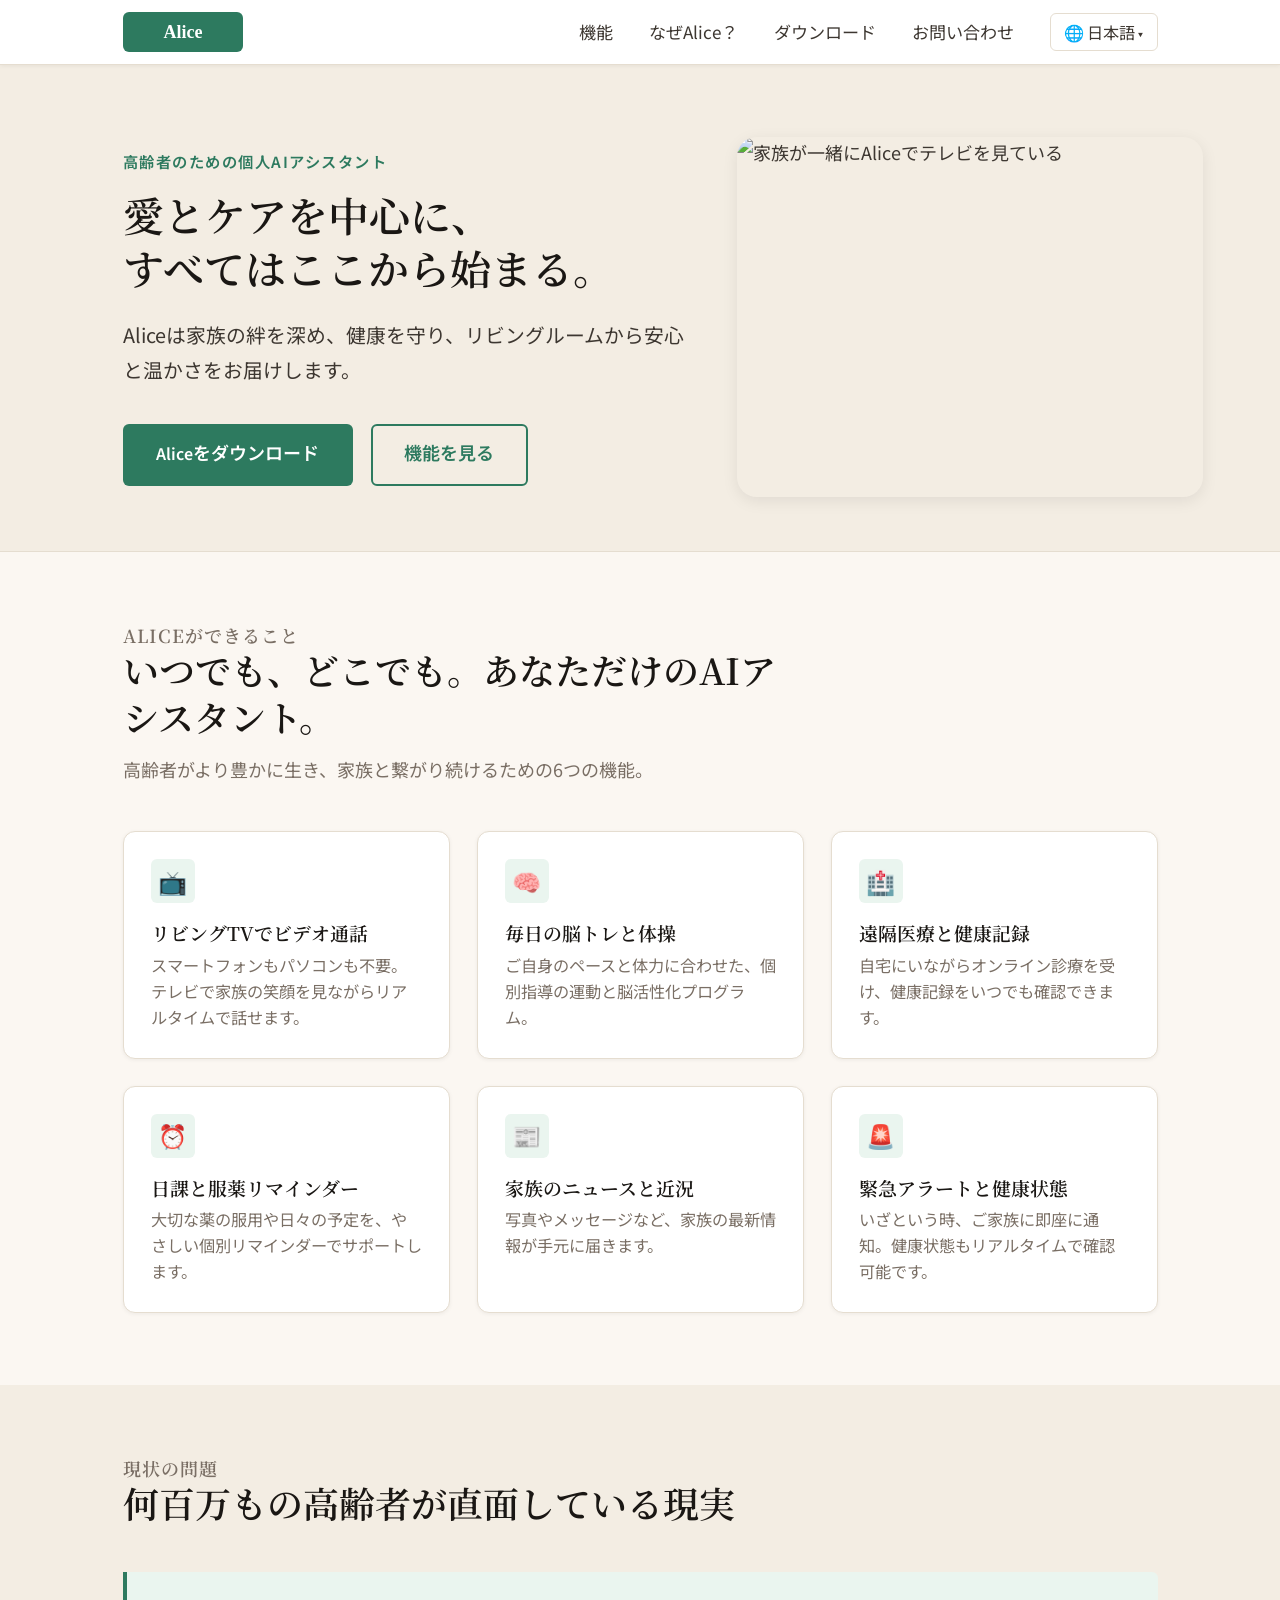
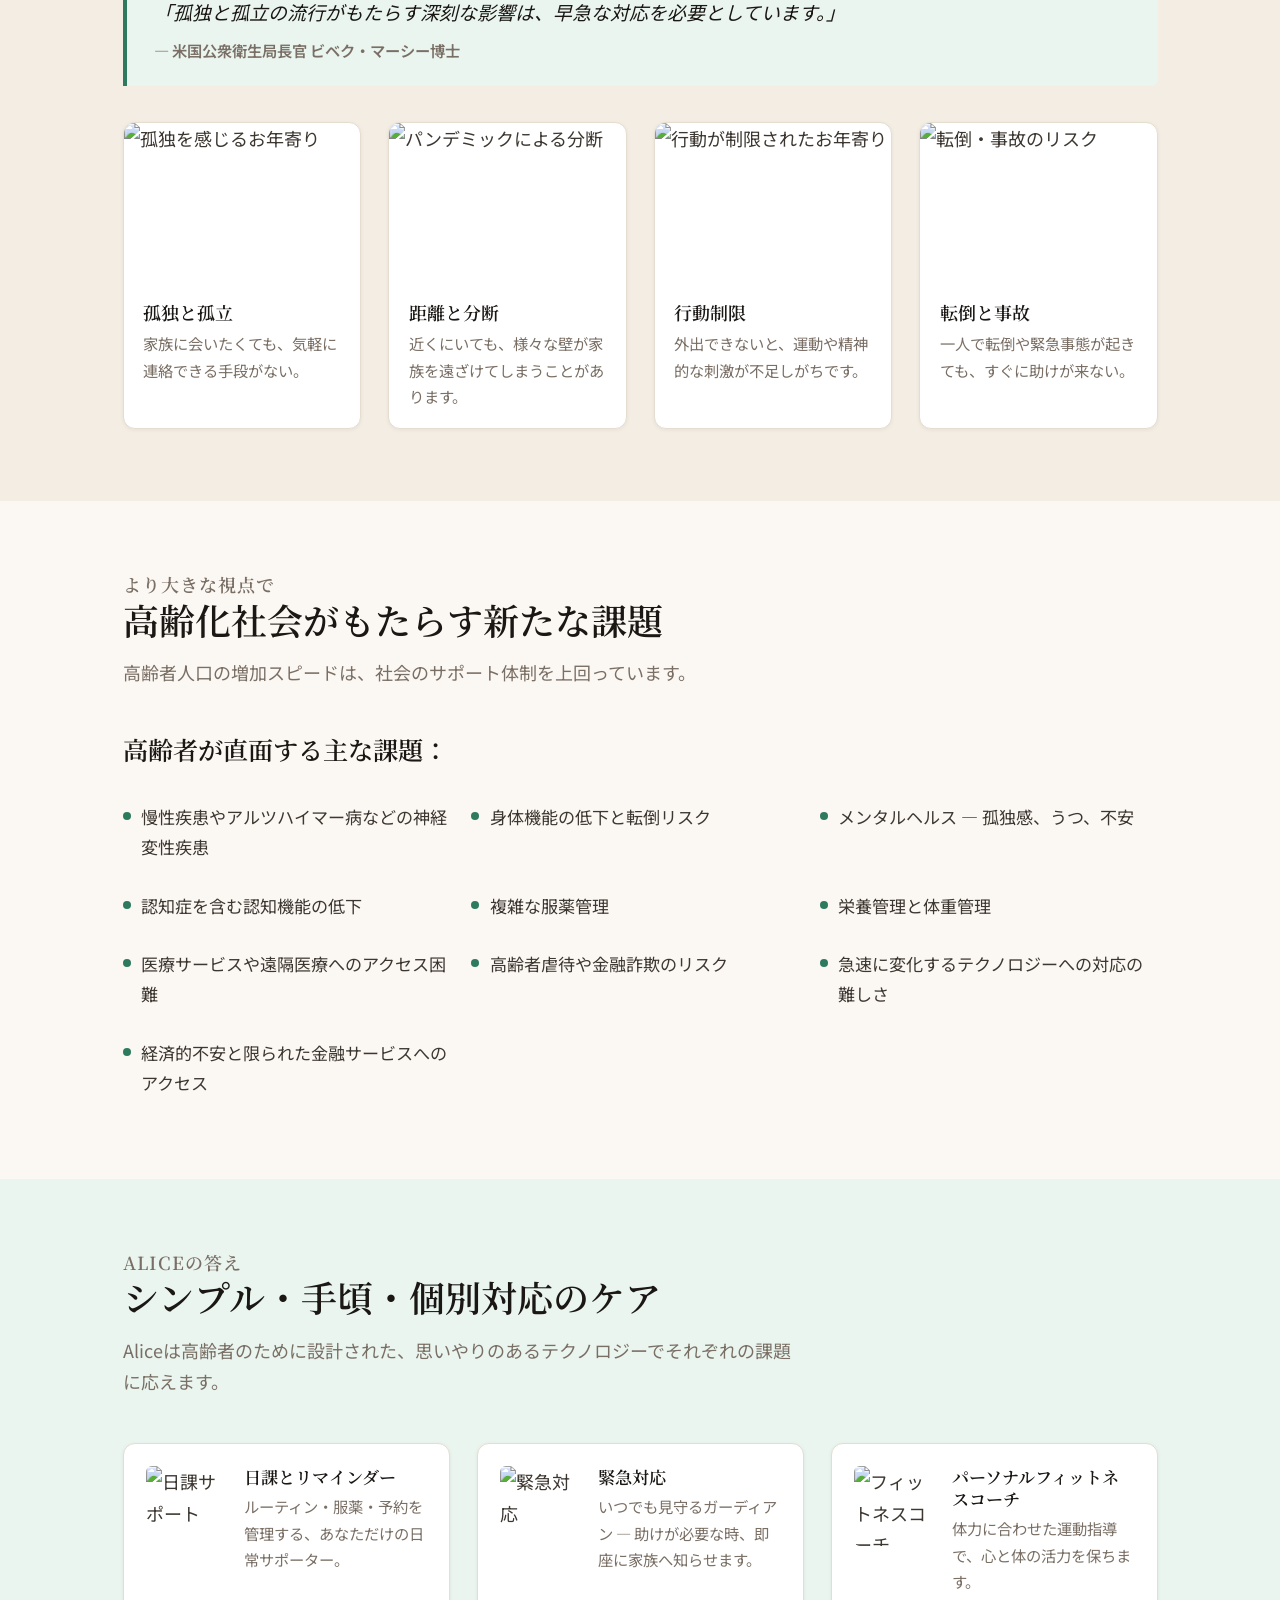
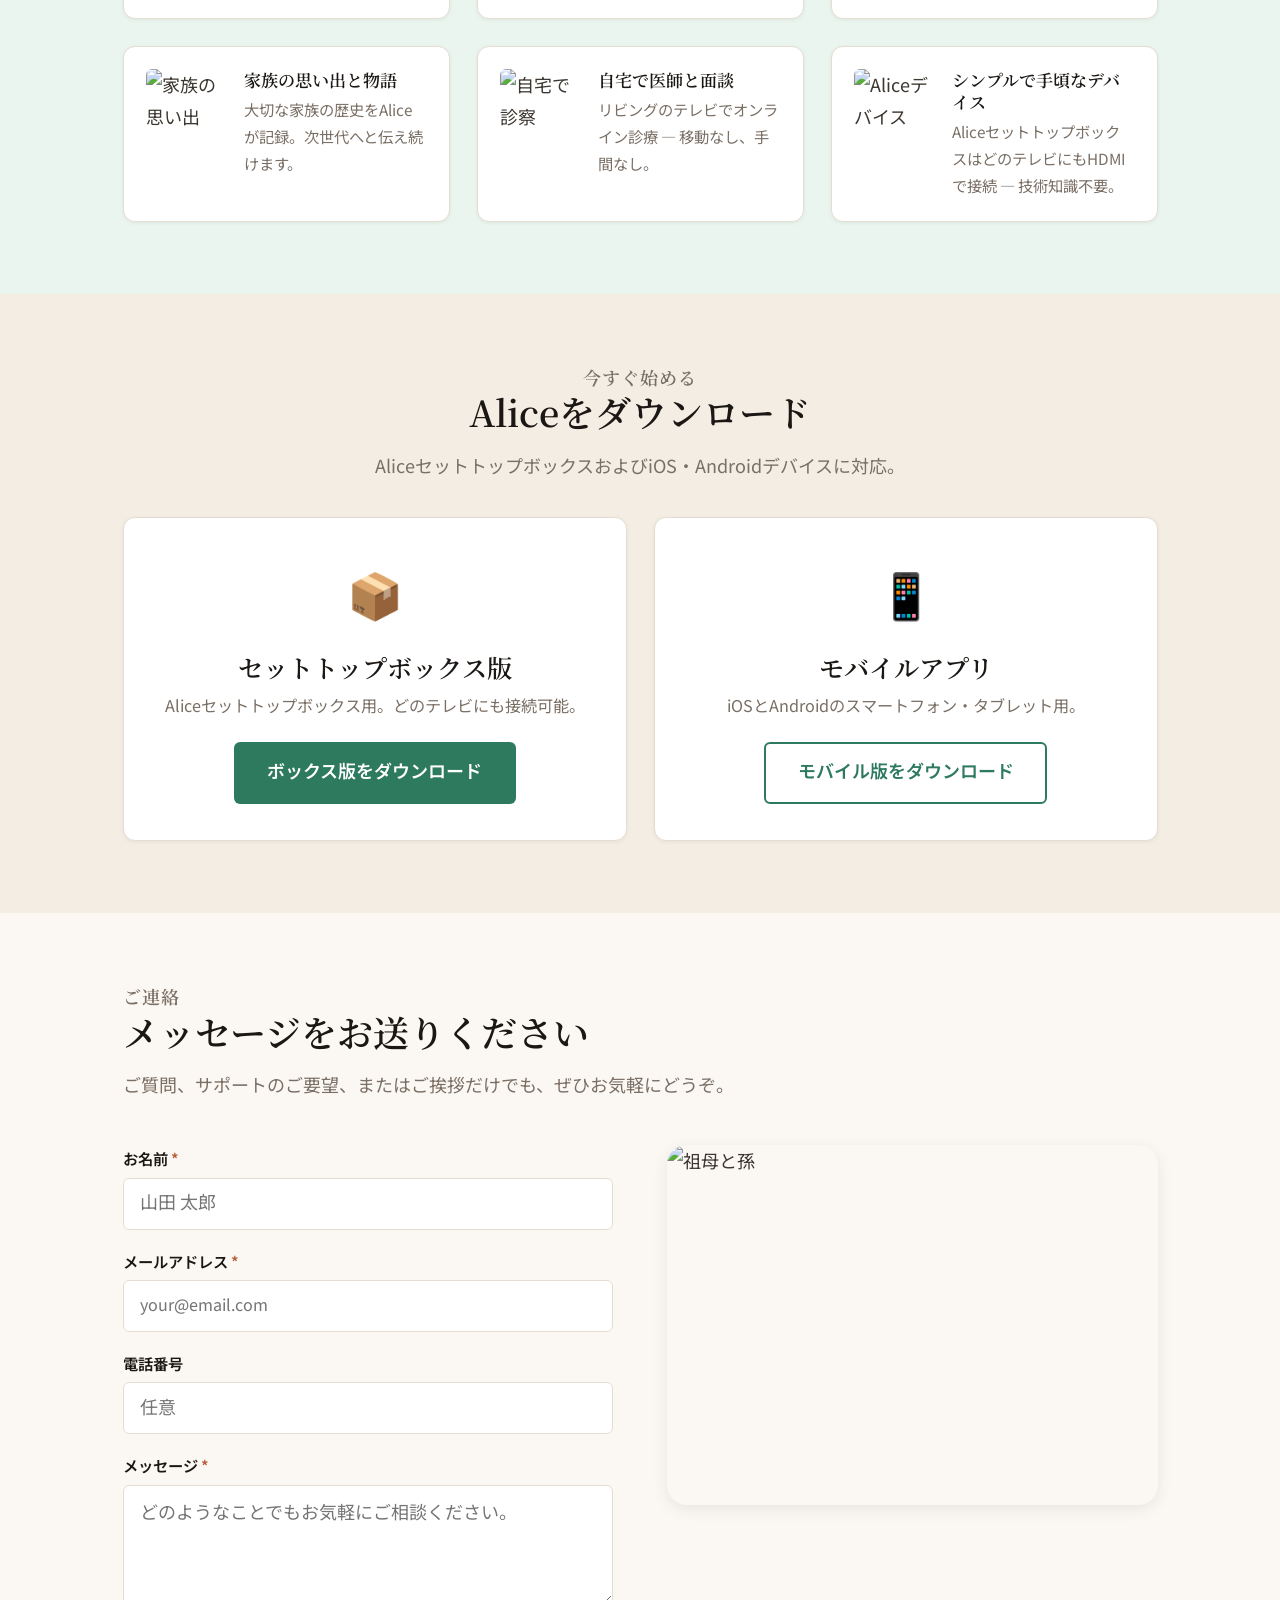
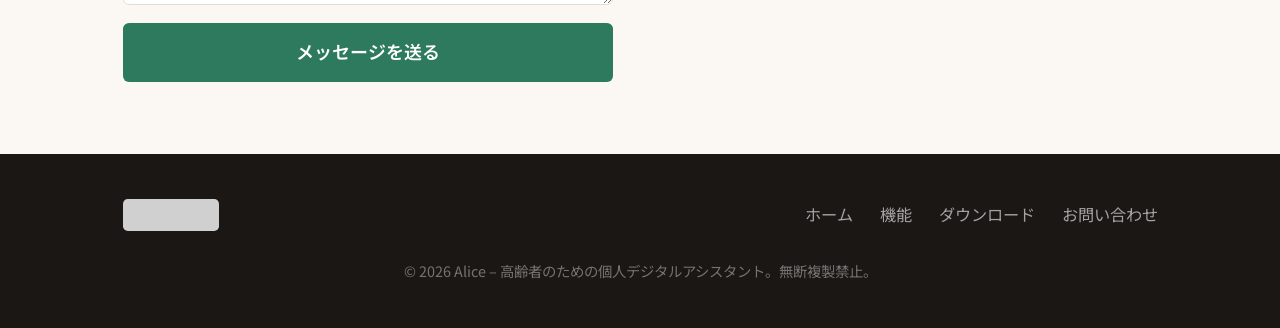
==== ja/index.html @ 7d20c8d3 "Initial commit" ====
<!DOCTYPE html>
<html lang="ja">
<head>
  <meta charset="UTF-8">
  <meta name="viewport" content="width=device-width, initial-scale=1.0">
  <meta name="description" content="Aliceは高齢者のための個人AIアシスタントです。家族との絆を深め、健康を守り、日々の暮らしに安心をお届けします。">
  <title>Alice – 愛とケアを中心に、すべてはここから始まる</title>
  <link rel="stylesheet" href="../css/style.css">
  <link rel="preconnect" href="https://fonts.googleapis.com">
  <link href="https://fonts.googleapis.com/css2?family=Noto+Serif+JP:wght@400;600&family=Noto+Sans+JP:wght@300;400;600&display=swap" rel="stylesheet">
  <style>
    body { font-family: 'Noto Sans JP', 'Source Sans 3', system-ui, sans-serif; }
    h1, h2, h3, h4 { font-family: 'Noto Serif JP', 'Lora', serif; }
  </style>
</head>
<body>

<!-- ===== ナビゲーション ===== -->
<nav class="nav">
  <div class="container nav__inner">
    <a href="index.html" class="nav__logo">
      <img src="../assets/images/alice-logo.jpg" onerror="this.src='../assets/images/alice-logo.svg'" alt="Alice ロゴ">
      <span class="nav__logo-text">Alice</span>
    </a>
    <button class="nav__hamburger" aria-label="メニューを開く">
      <span></span><span></span><span></span>
    </button>
    <div class="nav__links">
      <a href="#features">機能</a>
      <a href="#why">なぜAlice？</a>
      <a href="download.html">ダウンロード</a>
      <a href="#contact">お問い合わせ</a>
      <div class="lang-switcher">
        <button class="lang-switcher__btn">🌐 日本語 ▾</button>
        <div class="lang-switcher__dropdown">
          <a href="../en/index.html">English</a>
          <a href="../zh/index.html">中文</a>
          <a href="../ja/index.html" class="current">日本語</a>
        </div>
      </div>
    </div>
  </div>
</nav>

<!-- ===== ヒーロー ===== -->
<section class="hero" id="home">
  <div class="container hero__inner">
    <div class="hero__content">
      <p class="hero__tagline">高齢者のための個人AIアシスタント</p>
      <h1 class="hero__title">愛とケアを中心に、<br>すべてはここから始まる。</h1>
      <p class="hero__subtitle">
        Aliceは家族の絆を深め、健康を守り、リビングルームから安心と温かさをお届けします。
      </p>
      <div class="hero__ctas">
        <a href="download.html" class="btn btn--primary">Aliceをダウンロード</a>
        <a href="#features" class="btn btn--outline">機能を見る</a>
      </div>
    </div>
    <div class="hero__image">
      <img src="https://img1.wsimg.com/isteam/ip/b79b17a9-c63e-4661-b57b-d2bf6fcf4516/seniorTV1.jpeg"
           alt="家族が一緒にAliceでテレビを見ている">
    </div>
  </div>
</section>

<!-- ===== 機能 ===== -->
<section class="section" id="features">
  <div class="container">
    <div class="section-header">
      <h4>Aliceができること</h4>
      <h2>いつでも、どこでも。あなただけのAIアシスタント。</h2>
      <p>高齢者がより豊かに生き、家族と繋がり続けるための6つの機能。</p>
    </div>
    <div class="features-list">
      <div class="feature-card">
        <div class="feature-card__icon">📺</div>
        <h3>リビングTVでビデオ通話</h3>
        <p>スマートフォンもパソコンも不要。テレビで家族の笑顔を見ながらリアルタイムで話せます。</p>
      </div>
      <div class="feature-card">
        <div class="feature-card__icon">🧠</div>
        <h3>毎日の脳トレと体操</h3>
        <p>ご自身のペースと体力に合わせた、個別指導の運動と脳活性化プログラム。</p>
      </div>
      <div class="feature-card">
        <div class="feature-card__icon">🏥</div>
        <h3>遠隔医療と健康記録</h3>
        <p>自宅にいながらオンライン診療を受け、健康記録をいつでも確認できます。</p>
      </div>
      <div class="feature-card">
        <div class="feature-card__icon">⏰</div>
        <h3>日課と服薬リマインダー</h3>
        <p>大切な薬の服用や日々の予定を、やさしい個別リマインダーでサポートします。</p>
      </div>
      <div class="feature-card">
        <div class="feature-card__icon">📰</div>
        <h3>家族のニュースと近況</h3>
        <p>写真やメッセージなど、家族の最新情報が手元に届きます。</p>
      </div>
      <div class="feature-card">
        <div class="feature-card__icon">🚨</div>
        <h3>緊急アラートと健康状態</h3>
        <p>いざという時、ご家族に即座に通知。健康状態もリアルタイムで確認可能です。</p>
      </div>
    </div>
  </div>
</section>

<!-- ===== 課題 ===== -->
<section class="section section--alt" id="why">
  <div class="container">
    <div class="section-header">
      <h4>現状の問題</h4>
      <h2>何百万もの高齢者が直面している現実</h2>
    </div>
    <div class="callout">
      <p>「孤独と孤立の流行がもたらす深刻な影響は、早急な対応を必要としています。」</p>
      <cite>— 米国公衆衛生局長官 ビベク・マーシー博士</cite>
    </div>
    <div class="problem-grid">
      <div class="problem-card">
        <img src="https://img1.wsimg.com/isteam/ip/b79b17a9-c63e-4661-b57b-d2bf6fcf4516/lonely1.jpg"
             alt="孤独を感じるお年寄り">
        <div class="problem-card__body">
          <h3>孤独と孤立</h3>
          <p>家族に会いたくても、気軽に連絡できる手段がない。</p>
        </div>
      </div>
      <div class="problem-card">
        <img src="https://img1.wsimg.com/isteam/ip/b79b17a9-c63e-4661-b57b-d2bf6fcf4516/pandemic1.jpg"
             alt="パンデミックによる分断">
        <div class="problem-card__body">
          <h3>距離と分断</h3>
          <p>近くにいても、様々な壁が家族を遠ざけてしまうことがあります。</p>
        </div>
      </div>
      <div class="problem-card">
        <img src="https://img1.wsimg.com/isteam/ip/b79b17a9-c63e-4661-b57b-d2bf6fcf4516/lonely9.jpg"
             alt="行動が制限されたお年寄り">
        <div class="problem-card__body">
          <h3>行動制限</h3>
          <p>外出できないと、運動や精神的な刺激が不足しがちです。</p>
        </div>
      </div>
      <div class="problem-card">
        <img src="https://img1.wsimg.com/isteam/ip/b79b17a9-c63e-4661-b57b-d2bf6fcf4516/lonely2.jpg"
             alt="転倒・事故のリスク">
        <div class="problem-card__body">
          <h3>転倒と事故</h3>
          <p>一人で転倒や緊急事態が起きても、すぐに助けが来ない。</p>
        </div>
      </div>
    </div>
  </div>
</section>

<!-- ===== 高齢化社会 ===== -->
<section class="section">
  <div class="container">
    <div class="section-header">
      <h4>より大きな視点で</h4>
      <h2>高齢化社会がもたらす新たな課題</h2>
      <p>高齢者人口の増加スピードは、社会のサポート体制を上回っています。</p>
    </div>
    <div style="margin-top: 1.5rem;">
      <h3 style="margin-bottom: 1rem;">高齢者が直面する主な課題：</h3>
      <ul class="challenges-list">
        <li>慢性疾患やアルツハイマー病などの神経変性疾患</li>
        <li>身体機能の低下と転倒リスク</li>
        <li>メンタルヘルス — 孤独感、うつ、不安</li>
        <li>認知症を含む認知機能の低下</li>
        <li>複雑な服薬管理</li>
        <li>栄養管理と体重管理</li>
        <li>医療サービスや遠隔医療へのアクセス困難</li>
        <li>高齢者虐待や金融詐欺のリスク</li>
        <li>急速に変化するテクノロジーへの対応の難しさ</li>
        <li>経済的不安と限られた金融サービスへのアクセス</li>
      </ul>
    </div>
  </div>
</section>

<!-- ===== 解決策 ===== -->
<section class="section section--accent" id="solutions">
  <div class="container">
    <div class="section-header">
      <h4>Aliceの答え</h4>
      <h2>シンプル・手頃・個別対応のケア</h2>
      <p>Aliceは高齢者のために設計された、思いやりのあるテクノロジーでそれぞれの課題に応えます。</p>
    </div>
    <div class="solution-grid">
      <div class="solution-item">
        <img src="https://alicehometech.com/image/larryPicture/caregiver-assisting-with-seniors-daily-routine.webp" alt="日課サポート">
        <div class="solution-item__text">
          <h3>日課とリマインダー</h3>
          <p>ルーティン・服薬・予約を管理する、あなただけの日常サポーター。</p>
        </div>
      </div>
      <div class="solution-item">
        <img src="https://alicehometech.com/image/larryPicture/fall helper.webp" alt="緊急対応">
        <div class="solution-item__text">
          <h3>緊急対応</h3>
          <p>いつでも見守るガーディアン — 助けが必要な時、即座に家族へ知らせます。</p>
        </div>
      </div>
      <div class="solution-item">
        <img src="https://alicehometech.com/image/larryPicture/personal trainer.webp" alt="フィットネスコーチ">
        <div class="solution-item__text">
          <h3>パーソナルフィットネスコーチ</h3>
          <p>体力に合わせた運動指導で、心と体の活力を保ちます。</p>
        </div>
      </div>
      <div class="solution-item">
        <img src="https://alicehometech.com/image/larryPicture/family story time on tv.webp" alt="家族の思い出">
        <div class="solution-item__text">
          <h3>家族の思い出と物語</h3>
          <p>大切な家族の歴史をAliceが記録。次世代へと伝え続けます。</p>
        </div>
      </div>
      <div class="solution-item">
        <img src="https://alicehometech.com/image/larryPicture/doctor visit in your TV.webp" alt="自宅で診察">
        <div class="solution-item__text">
          <h3>自宅で医師と面談</h3>
          <p>リビングのテレビでオンライン診療 — 移動なし、手間なし。</p>
        </div>
      </div>
      <div class="solution-item">
        <img src="https://alicehometech.com/image/larryPicture/Alice box.webp" alt="Aliceデバイス">
        <div class="solution-item__text">
          <h3>シンプルで手頃なデバイス</h3>
          <p>AliceセットトップボックスはどのテレビにもHDMIで接続 — 技術知識不要。</p>
        </div>
      </div>
    </div>
  </div>
</section>

<!-- ===== ダウンロード ===== -->
<section class="section section--alt" id="download">
  <div class="container">
    <div class="section-header text-center" style="max-width:100%; margin-bottom:2rem;">
      <h4>今すぐ始める</h4>
      <h2>Aliceをダウンロード</h2>
      <p>AliceセットトップボックスおよびiOS・Androidデバイスに対応。</p>
    </div>
    <div class="download-cards">
      <div class="download-card">
        <div class="download-card__icon">📦</div>
        <h3>セットトップボックス版</h3>
        <p>Aliceセットトップボックス用。どのテレビにも接続可能。</p>
        <a href="download.html#box" class="btn btn--primary">ボックス版をダウンロード</a>
      </div>
      <div class="download-card">
        <div class="download-card__icon">📱</div>
        <h3>モバイルアプリ</h3>
        <p>iOSとAndroidのスマートフォン・タブレット用。</p>
        <a href="download.html#mobile" class="btn btn--outline">モバイル版をダウンロード</a>
      </div>
    </div>
  </div>
</section>

<!-- ===== お問い合わせ ===== -->
<section class="section" id="contact">
  <div class="container">
    <div class="section-header">
      <h4>ご連絡</h4>
      <h2>メッセージをお送りください</h2>
      <p>ご質問、サポートのご要望、またはご挨拶だけでも、ぜひお気軽にどうぞ。</p>
    </div>
    <div class="contact-inner">
      <form class="contact-form" onsubmit="handleContact(event)">
        <div class="form-group">
          <label for="name">お名前 <span style="color:var(--alert)">*</span></label>
          <input type="text" id="name" name="name" required placeholder="山田 太郎">
        </div>
        <div class="form-group">
          <label for="email">メールアドレス <span style="color:var(--alert)">*</span></label>
          <input type="email" id="email" name="email" required placeholder="your@email.com">
        </div>
        <div class="form-group">
          <label for="phone">電話番号</label>
          <input type="tel" id="phone" name="phone" placeholder="任意">
        </div>
        <div class="form-group">
          <label for="message">メッセージ <span style="color:var(--alert)">*</span></label>
          <textarea id="message" name="message" required placeholder="どのようなことでもお気軽にご相談ください。"></textarea>
        </div>
        <button type="submit" class="btn btn--primary">メッセージを送る</button>
        <p id="contact-success" style="display:none; color:var(--accent); font-weight:600;">
          ✓ ありがとうございます。近日中にご連絡いたします。
        </p>
      </form>
      <div class="contact-image">
        <img src="https://img1.wsimg.com/isteam/ip/b79b17a9-c63e-4661-b57b-d2bf6fcf4516/senior%20love1.jpg"
             alt="祖母と孫">
      </div>
    </div>
  </div>
</section>

<!-- ===== フッター ===== -->
<footer class="footer">
  <div class="container footer__inner">
    <div class="footer__logo">
      <img src="../assets/images/alice-logo.jpg" onerror="this.src='../assets/images/alice-logo.svg'" alt="Alice">
      <span class="footer__logo-text">Alice</span>
    </div>
    <nav class="footer__nav">
      <a href="index.html">ホーム</a>
      <a href="#features">機能</a>
      <a href="download.html">ダウンロード</a>
      <a href="#contact">お問い合わせ</a>
    </nav>
    <p class="footer__copy">© 2026 Alice – 高齢者のための個人デジタルアシスタント。無断複製禁止。</p>
  </div>
</footer>

<script src="../js/nav.js"></script>
<script>
function handleContact(e) {
  e.preventDefault();
  document.getElementById('contact-success').style.display = 'block';
  e.target.reset();
}
</script>
</body>
</html>
---- css/style.css ----
/* =============================================
   Alice HomeTech — Design System
   Warm, grounded, readable. Light background.
   Mobile-first. Supports EN / ZH / JA.
   ============================================= */

/* --- Fonts --- */
@import url('https://fonts.googleapis.com/css2?family=Lora:wght@400;600&family=Source+Sans+3:wght@300;400;600&display=swap');

/* --- Tokens --- */
:root {
  --cream:        #FBF7F2;
  --cream-dark:   #F3EDE3;
  --warm-border:  #E5DDD0;
  --text-primary: #1A1714;
  --text-body:    #3D3731;
  --text-muted:   #7A6F65;
  --accent:       #2D7A5F;
  --accent-dark:  #1E5C47;
  --accent-light: #EAF5EF;
  --alert:        #B85C38;
  --white:        #FFFFFF;

  --font-head: 'Lora', 'Noto Serif SC', 'Noto Serif JP', Georgia, serif;
  --font-body: 'Source Sans 3', 'Noto Sans SC', 'Noto Sans JP', system-ui, sans-serif;

  --radius-sm: 6px;
  --radius-md: 12px;
  --radius-lg: 20px;

  --shadow-sm: 0 1px 4px rgba(0,0,0,0.06);
  --shadow-md: 0 4px 16px rgba(0,0,0,0.08);

  --max-w: 1080px;
  --gap: 1.5rem;
}

/* --- Reset --- */
*, *::before, *::after { box-sizing: border-box; margin: 0; padding: 0; }
html { font-size: 18px; scroll-behavior: smooth; }
body {
  font-family: var(--font-body);
  font-weight: 400;
  color: var(--text-body);
  background: var(--cream);
  line-height: 1.75;
  -webkit-font-smoothing: antialiased;
}
img { display: block; max-width: 100%; height: auto; }
a { color: var(--accent); text-decoration: none; }
a:hover { text-decoration: underline; }
ul { list-style: none; }

/* --- Typography --- */
h1, h2, h3, h4 {
  font-family: var(--font-head);
  color: var(--text-primary);
  line-height: 1.3;
  font-weight: 600;
}
h1 { font-size: clamp(1.7rem, 3.2vw, 2.5rem); }
h2 { font-size: clamp(1.4rem, 3vw, 2rem); }
h3 { font-size: clamp(1.1rem, 2vw, 1.4rem); }
h4 { font-size: 1rem; font-weight: 600; font-family: var(--font-body); text-transform: uppercase; letter-spacing: 0.06em; color: var(--text-muted); }
p { margin-bottom: 1rem; }
p:last-child { margin-bottom: 0; }

/* --- Layout helpers --- */
.container {
  width: 100%;
  max-width: var(--max-w);
  margin: 0 auto;
  padding: 0 1.25rem;
}
.section {
  padding: 4rem 0;
}
.section--alt {
  background: var(--cream-dark);
}
.section--accent {
  background: var(--accent-light);
}

/* --- Buttons --- */
.btn {
  display: inline-block;
  padding: 0.75rem 1.75rem;
  border-radius: var(--radius-sm);
  font-family: var(--font-body);
  font-size: 1rem;
  font-weight: 600;
  cursor: pointer;
  border: 2px solid transparent;
  transition: background 0.2s, color 0.2s, border-color 0.2s;
  text-align: center;
  white-space: nowrap;
}
.btn--primary {
  background: var(--accent);
  color: var(--white);
}
.btn--primary:hover {
  background: var(--accent-dark);
  text-decoration: none;
}
.btn--outline {
  background: transparent;
  color: var(--accent);
  border-color: var(--accent);
}
.btn--outline:hover {
  background: var(--accent);
  color: var(--white);
  text-decoration: none;
}

/* =============================================
   NAVIGATION
   ============================================= */
.nav {
  position: sticky;
  top: 0;
  z-index: 100;
  background: var(--white);
  border-bottom: 1px solid var(--warm-border);
  box-shadow: var(--shadow-sm);
}
.nav__inner {
  display: flex;
  align-items: center;
  justify-content: space-between;
  height: 64px;
  gap: 1rem;
}
.nav__logo {
  display: flex;
  align-items: center;
  gap: 0.5rem;
  text-decoration: none;
}
.nav__logo img {
  height: 40px;
  width: auto;
}
.nav__logo-text {
  display: none;
}
.nav__links {
  display: flex;
  align-items: center;
  gap: 2rem;
}
.nav__links a {
  color: var(--text-body);
  font-weight: 400;
  font-size: 0.95rem;
  transition: color 0.15s;
}
.nav__links a:hover { color: var(--accent); text-decoration: none; }
.nav__links a.active { color: var(--accent); font-weight: 600; }

/* Language switcher */
.lang-switcher {
  position: relative;
}
.lang-switcher__btn {
  background: none;
  border: 1px solid var(--warm-border);
  border-radius: var(--radius-sm);
  padding: 0.3rem 0.75rem;
  font-family: var(--font-body);
  font-size: 0.9rem;
  color: var(--text-body);
  cursor: pointer;
  display: flex;
  align-items: center;
  gap: 0.4rem;
}
.lang-switcher__btn:hover { border-color: var(--accent); }
.lang-switcher__dropdown {
  display: none;
  position: absolute;
  right: 0;
  top: calc(100% + 4px);
  background: var(--white);
  border: 1px solid var(--warm-border);
  border-radius: var(--radius-sm);
  box-shadow: var(--shadow-md);
  min-width: 120px;
  overflow: hidden;
}
.lang-switcher__dropdown a {
  display: block;
  padding: 0.6rem 1rem;
  color: var(--text-body);
  font-size: 0.9rem;
}
.lang-switcher__dropdown a:hover { background: var(--accent-light); text-decoration: none; }
.lang-switcher__dropdown a.current { color: var(--accent); font-weight: 600; }
.lang-switcher.open .lang-switcher__dropdown { display: block; }

/* Hamburger (mobile) */
.nav__hamburger {
  display: none;
  flex-direction: column;
  gap: 5px;
  background: none;
  border: none;
  cursor: pointer;
  padding: 4px;
}
.nav__hamburger span {
  display: block;
  width: 24px;
  height: 2px;
  background: var(--text-primary);
  border-radius: 2px;
  transition: transform 0.25s, opacity 0.25s;
}
.nav__hamburger.open span:nth-child(1) { transform: translateY(7px) rotate(45deg); }
.nav__hamburger.open span:nth-child(2) { opacity: 0; }
.nav__hamburger.open span:nth-child(3) { transform: translateY(-7px) rotate(-45deg); }

/* Mobile nav */
@media (max-width: 720px) {
  .nav__hamburger { display: flex; }
  .nav__links {
    display: none;
    position: absolute;
    top: 64px;
    left: 0; right: 0;
    background: var(--white);
    flex-direction: column;
    align-items: flex-start;
    gap: 0;
    border-bottom: 1px solid var(--warm-border);
    box-shadow: var(--shadow-md);
  }
  .nav__links.open { display: flex; }
  .nav__links a {
    width: 100%;
    padding: 1rem 1.25rem;
    border-bottom: 1px solid var(--warm-border);
  }
  .lang-switcher { padding: 1rem 1.25rem; width: 100%; }
}

/* =============================================
   HERO
   ============================================= */
.hero {
  background: var(--cream-dark);
  padding: 4rem 0 3rem;
  border-bottom: 1px solid var(--warm-border);
}
.hero__inner {
  display: grid;
  grid-template-columns: 55% 45%;
  gap: 2.5rem;
  align-items: center;
}
.hero__tagline {
  font-size: 0.85rem;
  font-weight: 600;
  text-transform: uppercase;
  letter-spacing: 0.1em;
  color: var(--accent);
  margin-bottom: 0.75rem;
}
.hero__title {
  margin-bottom: 1.25rem;
}
.hero__subtitle {
  font-size: 1.1rem;
  color: var(--text-body);
  margin-bottom: 2rem;
  line-height: 1.8;
}
.hero__ctas {
  display: flex;
  gap: 1rem;
  flex-wrap: wrap;
}
.hero__image {
  border-radius: var(--radius-lg);
  overflow: hidden;
  box-shadow: var(--shadow-md);
}
.hero__image img {
  width: 100%;
  height: 360px;
  object-fit: cover;
}

@media (max-width: 720px) {
  .hero__inner { grid-template-columns: 1fr; }
  .hero__image { order: -1; }
  .hero__image img { height: 220px; }
}

/* =============================================
   FEATURES LIST
   ============================================= */
.features-list {
  display: grid;
  grid-template-columns: repeat(auto-fit, minmax(280px, 1fr));
  gap: var(--gap);
  margin-top: 2.5rem;
}
.feature-card {
  background: var(--white);
  border: 1px solid var(--warm-border);
  border-radius: var(--radius-md);
  padding: 1.5rem;
  box-shadow: var(--shadow-sm);
}
.feature-card__icon {
  width: 44px;
  height: 44px;
  background: var(--accent-light);
  border-radius: var(--radius-sm);
  display: flex;
  align-items: center;
  justify-content: center;
  margin-bottom: 1rem;
  font-size: 1.3rem;
}
.feature-card h3 {
  font-size: 1.05rem;
  margin-bottom: 0.4rem;
}
.feature-card p {
  font-size: 0.9rem;
  color: var(--text-muted);
  line-height: 1.6;
}

/* =============================================
   PROBLEM SECTION (cards in a row)
   ============================================= */
.problem-grid {
  display: grid;
  grid-template-columns: repeat(auto-fit, minmax(220px, 1fr));
  gap: var(--gap);
  margin-top: 2rem;
}
.problem-card {
  border-radius: var(--radius-md);
  overflow: hidden;
  box-shadow: var(--shadow-sm);
  background: var(--white);
  border: 1px solid var(--warm-border);
}
.problem-card img {
  width: 100%;
  height: 160px;
  object-fit: cover;
}
.problem-card__body {
  padding: 1rem 1.1rem;
}
.problem-card__body h3 {
  font-size: 1rem;
  margin-bottom: 0.3rem;
}
.problem-card__body p {
  font-size: 0.85rem;
  color: var(--text-muted);
}

/* =============================================
   CHALLENGES LIST
   ============================================= */
.challenges-list {
  display: grid;
  grid-template-columns: repeat(auto-fit, minmax(260px, 1fr));
  gap: 0.6rem;
  margin-top: 1.5rem;
}
.challenges-list li {
  display: flex;
  align-items: flex-start;
  gap: 0.6rem;
  font-size: 0.95rem;
  color: var(--text-body);
  padding: 0.5rem 0;
}
.challenges-list li::before {
  content: '';
  display: inline-block;
  width: 8px;
  height: 8px;
  min-width: 8px;
  border-radius: 50%;
  background: var(--accent);
  margin-top: 0.55rem;
}

/* =============================================
   SOLUTION SHOWCASE
   ============================================= */
.solution-grid {
  display: grid;
  grid-template-columns: repeat(auto-fit, minmax(300px, 1fr));
  gap: var(--gap);
  margin-top: 2rem;
}
.solution-item {
  display: flex;
  gap: 1rem;
  align-items: flex-start;
  padding: 1.25rem;
  background: var(--white);
  border: 1px solid var(--warm-border);
  border-radius: var(--radius-md);
  box-shadow: var(--shadow-sm);
}
.solution-item img {
  width: 80px;
  height: 80px;
  object-fit: cover;
  border-radius: var(--radius-sm);
  flex-shrink: 0;
}
.solution-item__text h3 {
  font-size: 0.95rem;
  margin-bottom: 0.25rem;
}
.solution-item__text p {
  font-size: 0.85rem;
  color: var(--text-muted);
  margin: 0;
}

/* =============================================
   DOWNLOAD SECTION
   ============================================= */
.download-cards {
  display: grid;
  grid-template-columns: repeat(auto-fit, minmax(260px, 1fr));
  gap: var(--gap);
  margin-top: 2rem;
}
.download-card {
  background: var(--white);
  border: 1px solid var(--warm-border);
  border-radius: var(--radius-md);
  padding: 2rem 1.5rem;
  text-align: center;
  box-shadow: var(--shadow-sm);
}
.download-card__icon {
  font-size: 2.5rem;
  margin-bottom: 1rem;
}
.download-card h3 {
  margin-bottom: 0.4rem;
}
.download-card p {
  color: var(--text-muted);
  font-size: 0.9rem;
  margin-bottom: 1.25rem;
}

/* =============================================
   CONTACT SECTION
   ============================================= */
.contact-inner {
  display: grid;
  grid-template-columns: 1fr 1fr;
  gap: 3rem;
  align-items: start;
}
.contact-form {
  display: flex;
  flex-direction: column;
  gap: 1rem;
}
.form-group {
  display: flex;
  flex-direction: column;
  gap: 0.3rem;
}
.form-group label {
  font-size: 0.85rem;
  font-weight: 600;
  color: var(--text-primary);
}
.form-group input,
.form-group textarea {
  padding: 0.7rem 0.9rem;
  border: 1px solid var(--warm-border);
  border-radius: var(--radius-sm);
  font-family: var(--font-body);
  font-size: 1rem;
  background: var(--white);
  color: var(--text-body);
  transition: border-color 0.2s;
}
.form-group input:focus,
.form-group textarea:focus {
  outline: none;
  border-color: var(--accent);
  box-shadow: 0 0 0 3px rgba(45,122,95,0.1);
}
.form-group textarea { resize: vertical; min-height: 120px; }
.contact-image {
  border-radius: var(--radius-lg);
  overflow: hidden;
  box-shadow: var(--shadow-md);
}
.contact-image img {
  width: 100%;
  height: 360px;
  object-fit: cover;
}

@media (max-width: 720px) {
  .contact-inner { grid-template-columns: 1fr; }
  .contact-image { display: none; }
}

/* =============================================
   FOOTER
   ============================================= */
.footer {
  background: var(--text-primary);
  color: rgba(255,255,255,0.7);
  padding: 2.5rem 0;
}
.footer__inner {
  display: flex;
  justify-content: space-between;
  align-items: center;
  flex-wrap: wrap;
  gap: 1rem;
}
.footer__logo {
  display: flex;
  align-items: center;
  gap: 0.5rem;
}
.footer__logo img { height: 32px; filter: brightness(0) invert(1); opacity: 0.8; }
.footer__logo-text { display: none; }
.footer__nav {
  display: flex;
  gap: 1.5rem;
  flex-wrap: wrap;
}
.footer__nav a {
  color: rgba(255,255,255,0.6);
  font-size: 0.9rem;
  transition: color 0.15s;
}
.footer__nav a:hover { color: var(--white); text-decoration: none; }
.footer__copy {
  font-size: 0.8rem;
  color: rgba(255,255,255,0.4);
  width: 100%;
  text-align: center;
  margin-top: 0.5rem;
}

/* =============================================
   SECTION HEADER utility
   ============================================= */
.section-header {
  max-width: 680px;
  margin-bottom: 2.5rem;
}
.section-header h2 {
  margin-bottom: 0.75rem;
}
.section-header p {
  color: var(--text-muted);
  font-size: 1rem;
}

/* =============================================
   QUOTE/CALLOUT
   ============================================= */
.callout {
  background: var(--accent-light);
  border-left: 4px solid var(--accent);
  border-radius: 0 var(--radius-sm) var(--radius-sm) 0;
  padding: 1.25rem 1.5rem;
  margin: 2rem 0;
}
.callout p {
  color: var(--text-primary);
  font-style: italic;
  font-size: 1.05rem;
  margin: 0;
}
.callout cite {
  display: block;
  margin-top: 0.5rem;
  font-size: 0.85rem;
  color: var(--text-muted);
  font-style: normal;
  font-weight: 600;
}

/* =============================================
   STAT STRIP
   ============================================= */
.stat-strip {
  display: flex;
  gap: 2rem;
  flex-wrap: wrap;
  margin-top: 2rem;
}
.stat-item {
  flex: 1;
  min-width: 140px;
  text-align: center;
  padding: 1.25rem;
  background: var(--white);
  border: 1px solid var(--warm-border);
  border-radius: var(--radius-md);
  box-shadow: var(--shadow-sm);
}
.stat-item__number {
  font-family: var(--font-head);
  font-size: 2rem;
  color: var(--accent);
  font-weight: 600;
  line-height: 1;
  margin-bottom: 0.3rem;
}
.stat-item__label {
  font-size: 0.85rem;
  color: var(--text-muted);
}

/* =============================================
   UTILITY
   ============================================= */
.text-center { text-align: center; }
.mt-1 { margin-top: 1rem; }
.mt-2 { margin-top: 2rem; }
.mb-1 { margin-bottom: 1rem; }
.mb-2 { margin-bottom: 2rem; }
.label {
  display: inline-block;
  padding: 0.2rem 0.6rem;
  background: var(--accent-light);
  color: var(--accent-dark);
  border-radius: 4px;
  font-size: 0.78rem;
  font-weight: 600;
  text-transform: uppercase;
  letter-spacing: 0.06em;
}

/* =============================================
   RESPONSIVE HELPERS
   ============================================= */
@media (max-width: 480px) {
  html { font-size: 16px; }
  .section { padding: 2.5rem 0; }
  .stat-strip { gap: 0.75rem; }
  .stat-item__number { font-size: 1.5rem; }
  .hero__ctas { flex-direction: column; }
  .btn { width: 100%; }
}
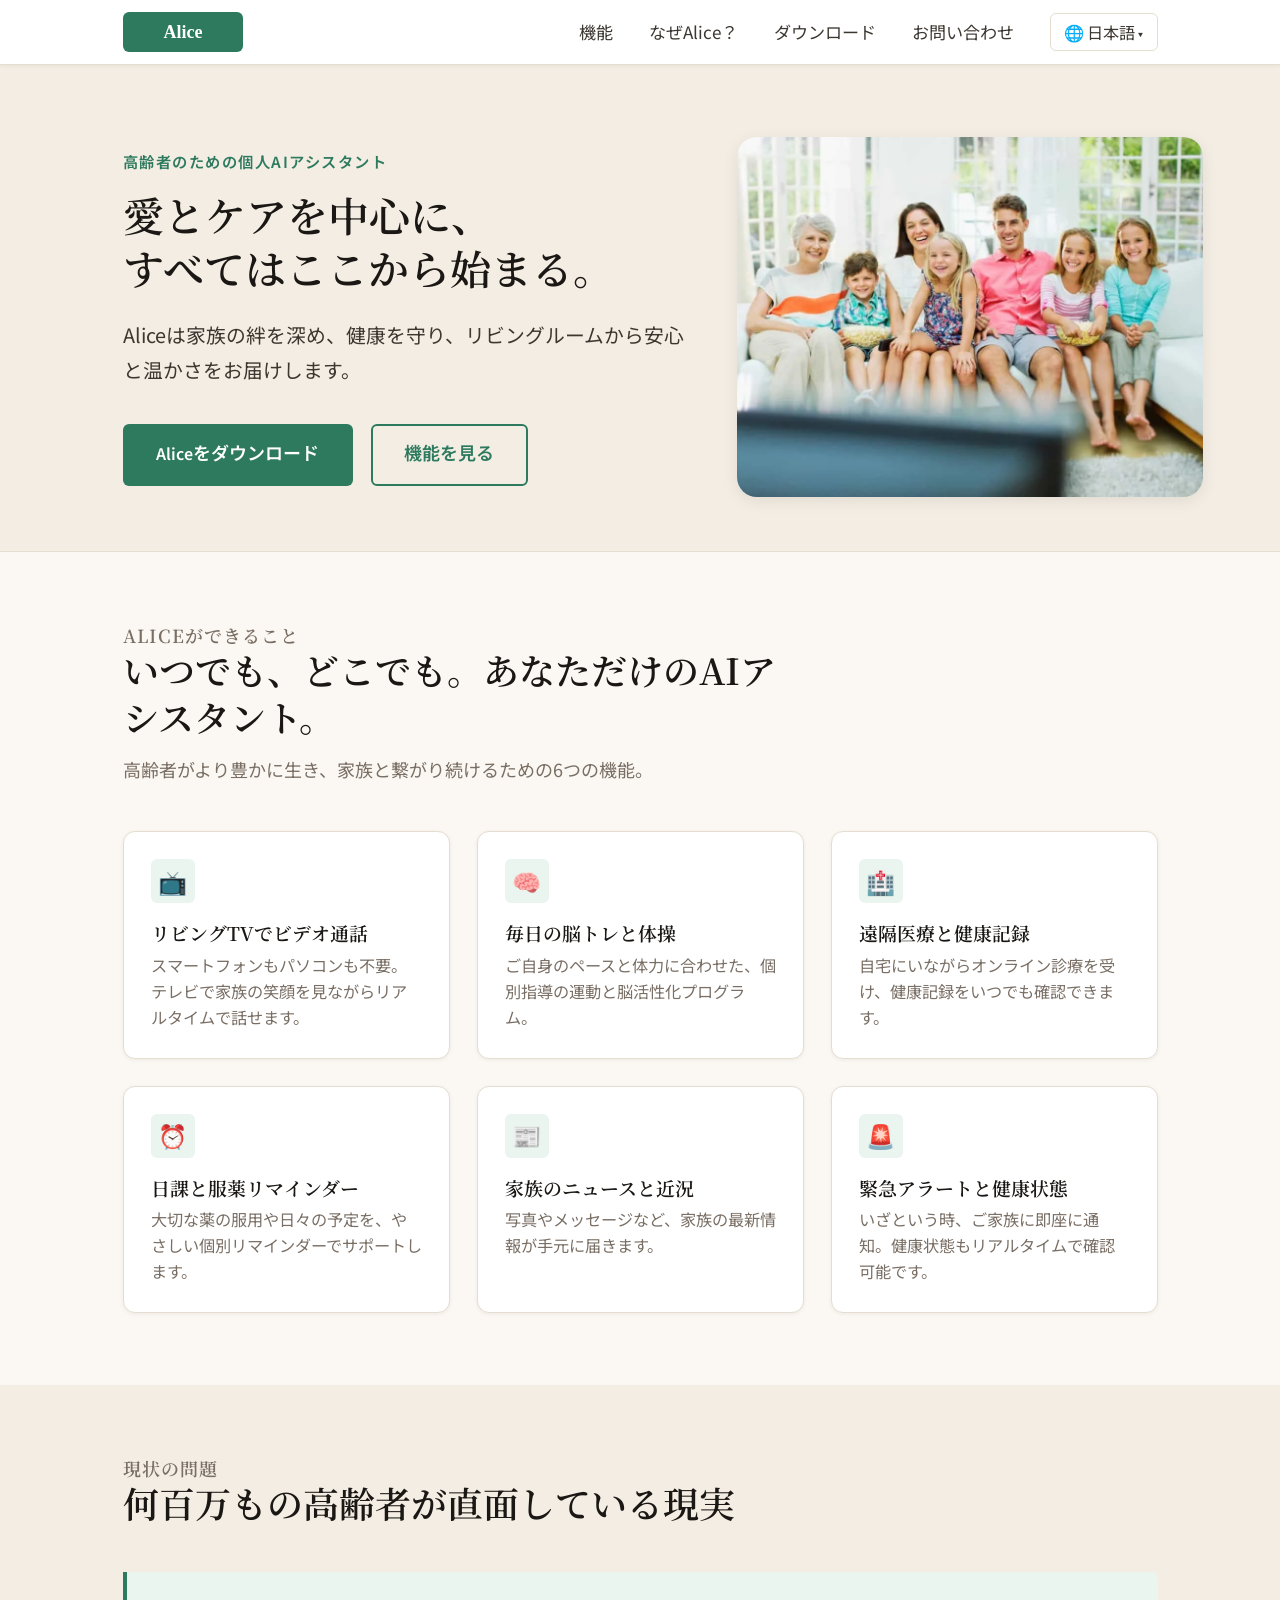
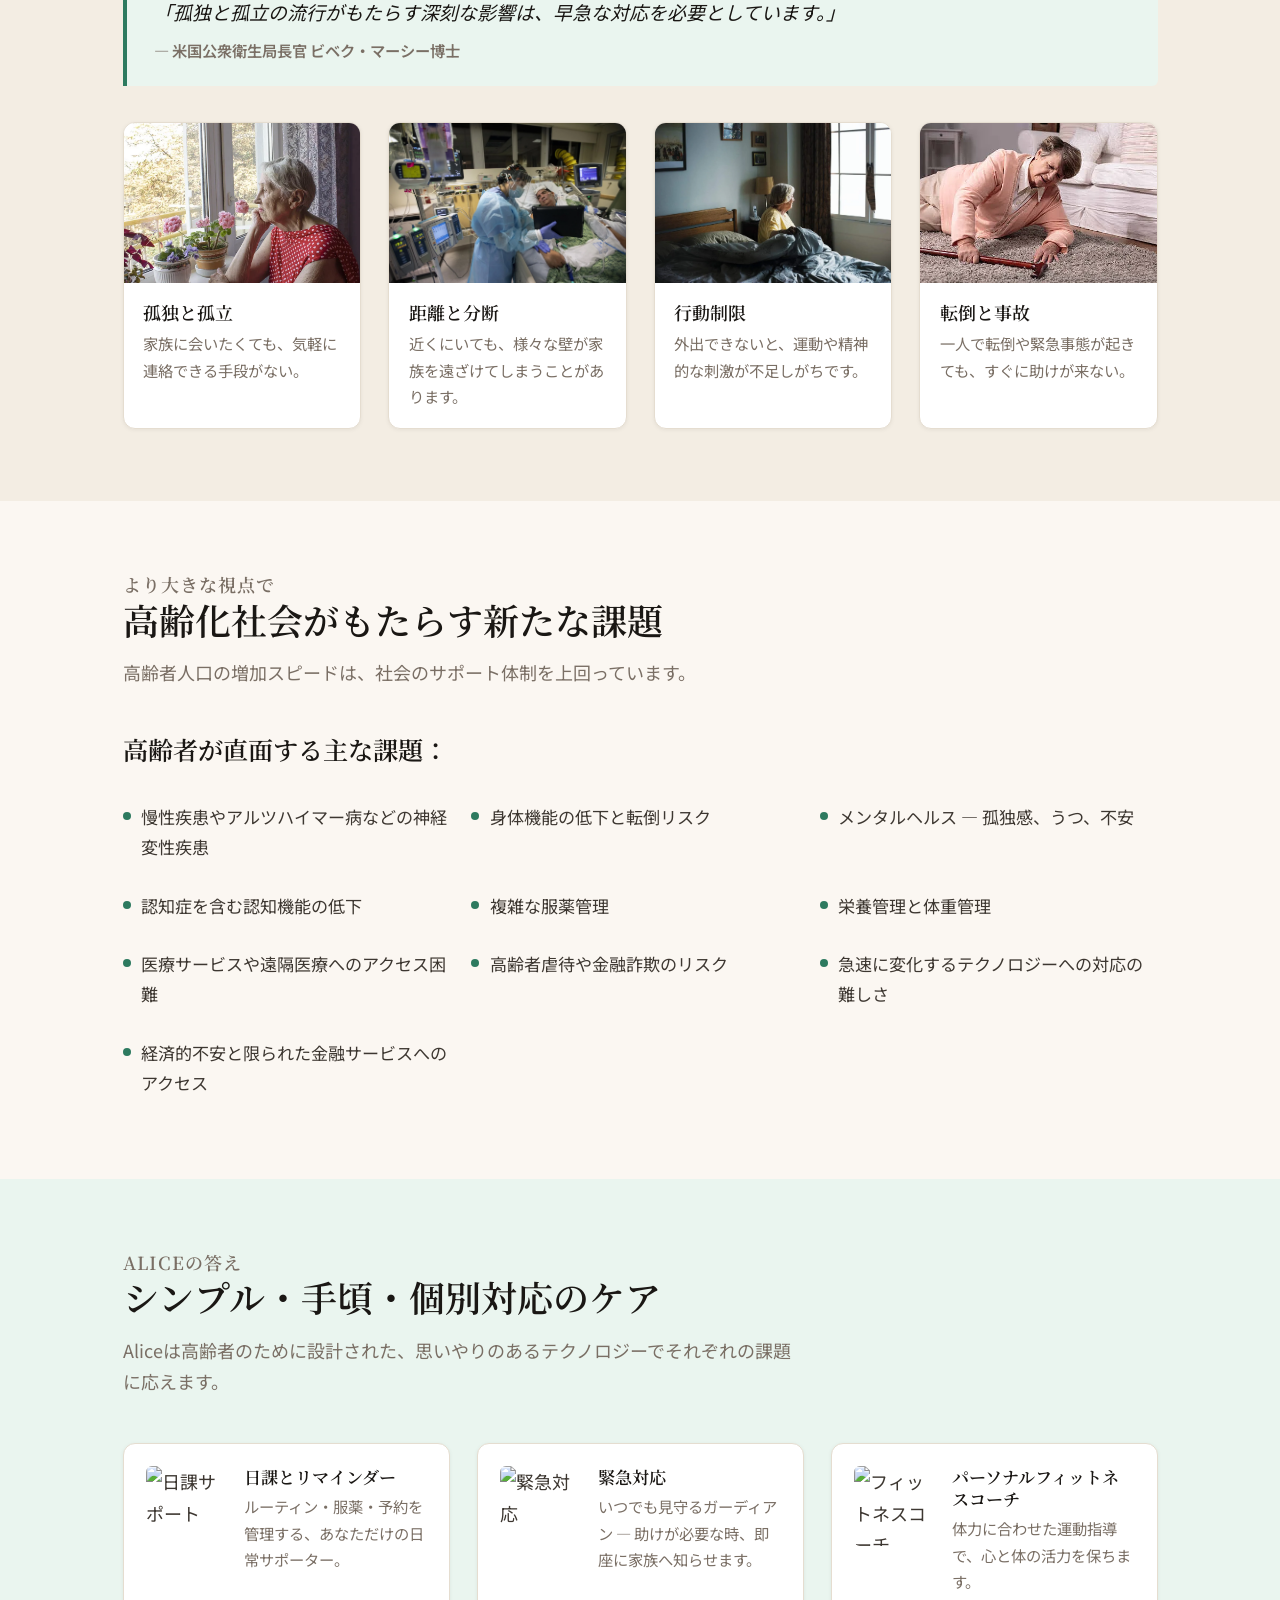
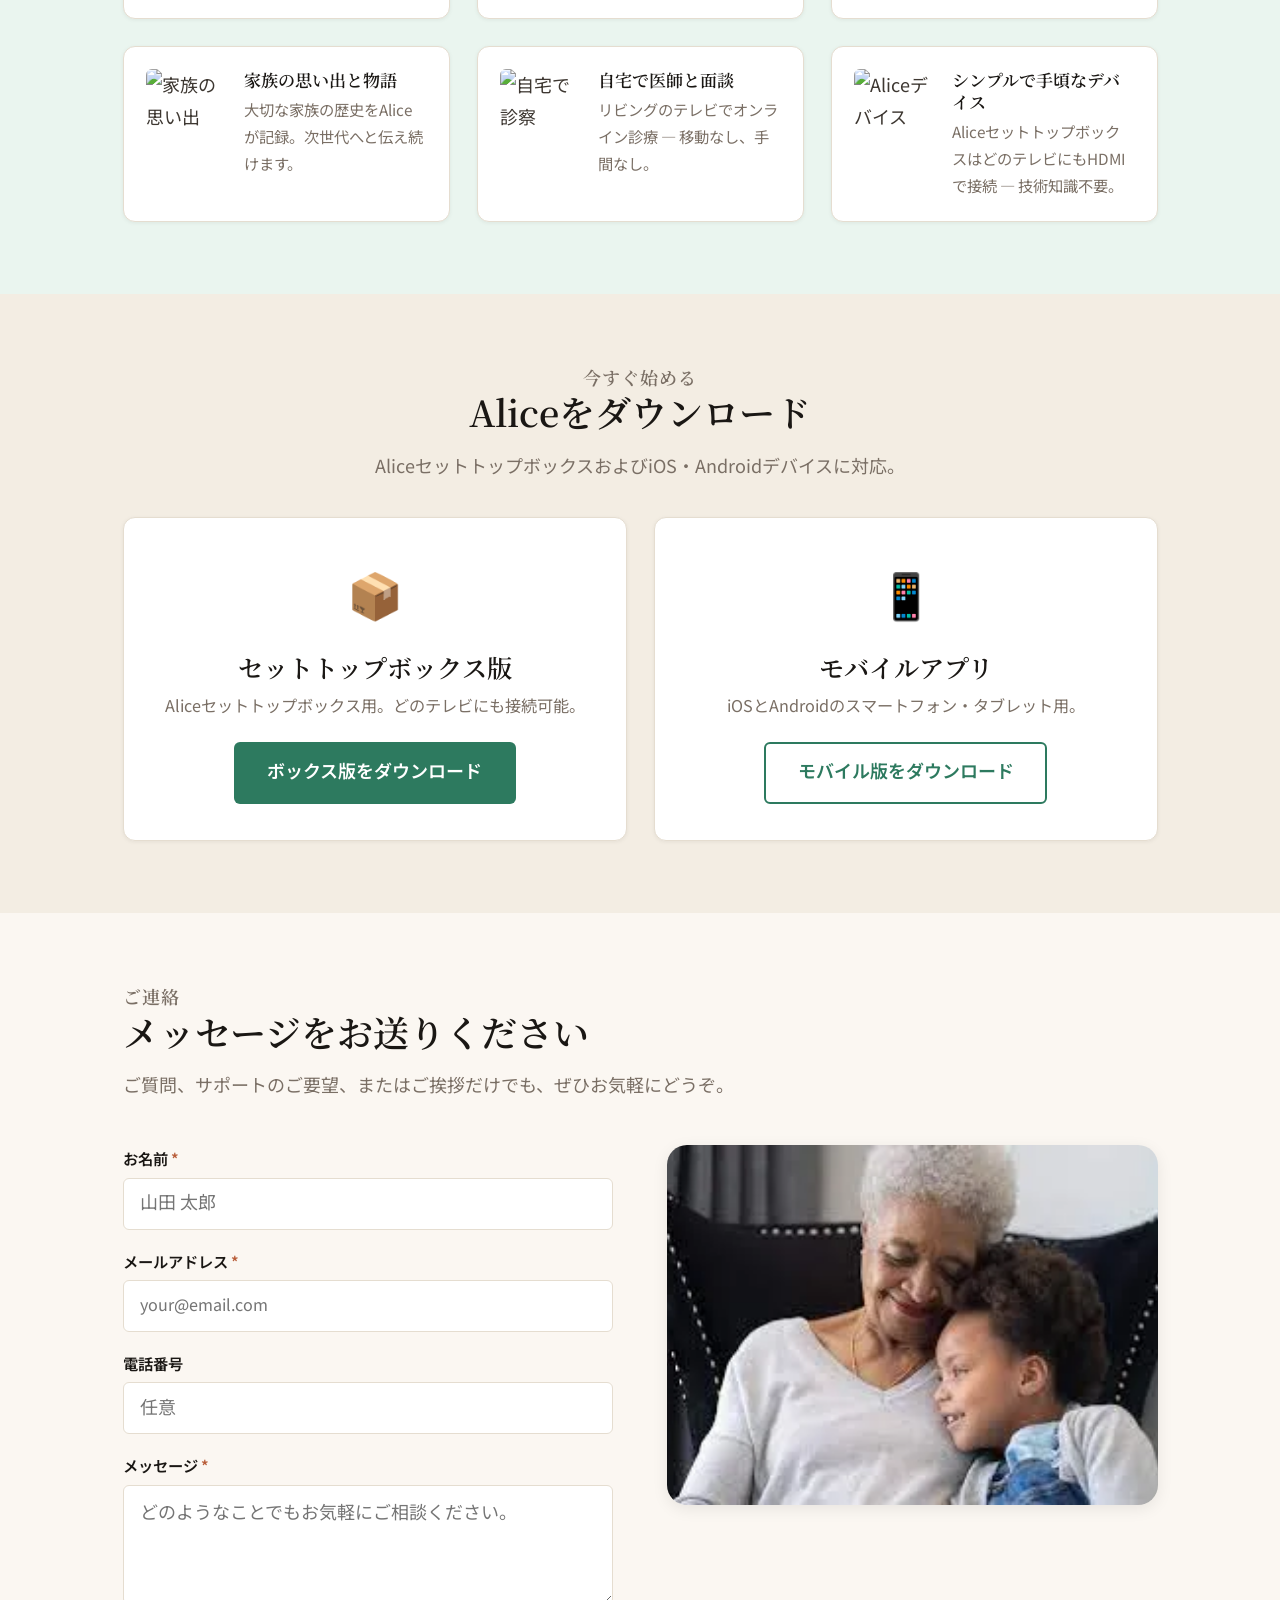
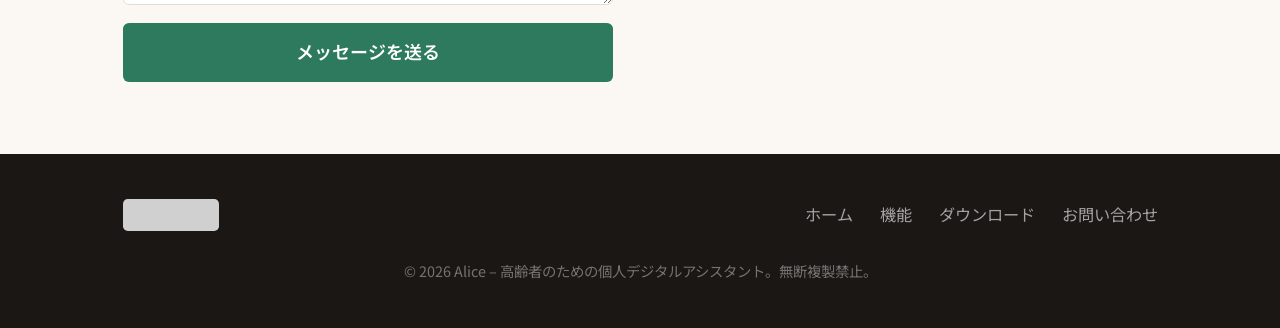
==== commit 6101ac3d: "Add local image assets and replace third-party image URLs - Download 6 images from img1.wsimg.com to" ====
--- a/ja/index.html
+++ b/ja/index.html
@@ -57,7 +57,7 @@
       </div>
     </div>
     <div class="hero__image">
-      <img src="https://img1.wsimg.com/isteam/ip/b79b17a9-c63e-4661-b57b-d2bf6fcf4516/seniorTV1.jpeg"
+      <img src="../assets/images/senior-tv.jpeg"
            alt="家族が一緒にAliceでテレビを見ている">
     </div>
   </div>
@@ -119,7 +119,7 @@
     </div>
     <div class="problem-grid">
       <div class="problem-card">
-        <img src="https://img1.wsimg.com/isteam/ip/b79b17a9-c63e-4661-b57b-d2bf6fcf4516/lonely1.jpg"
+        <img src="../assets/images/lonely-isolation.jpg"
              alt="孤独を感じるお年寄り">
         <div class="problem-card__body">
           <h3>孤独と孤立</h3>
@@ -127,7 +127,7 @@
         </div>
       </div>
       <div class="problem-card">
-        <img src="https://img1.wsimg.com/isteam/ip/b79b17a9-c63e-4661-b57b-d2bf6fcf4516/pandemic1.jpg"
+        <img src="../assets/images/pandemic-separation.jpg"
              alt="パンデミックによる分断">
         <div class="problem-card__body">
           <h3>距離と分断</h3>
@@ -135,7 +135,7 @@
         </div>
       </div>
       <div class="problem-card">
-        <img src="https://img1.wsimg.com/isteam/ip/b79b17a9-c63e-4661-b57b-d2bf6fcf4516/lonely9.jpg"
+        <img src="../assets/images/sick-bedridden.jpg"
              alt="行動が制限されたお年寄り">
         <div class="problem-card__body">
           <h3>行動制限</h3>
@@ -143,7 +143,7 @@
         </div>
       </div>
       <div class="problem-card">
-        <img src="https://img1.wsimg.com/isteam/ip/b79b17a9-c63e-4661-b57b-d2bf6fcf4516/lonely2.jpg"
+        <img src="../assets/images/falls-accidents.jpg"
              alt="転倒・事故のリスク">
         <div class="problem-card__body">
           <h3>転倒と事故</h3>
@@ -292,7 +292,7 @@
         </p>
       </form>
       <div class="contact-image">
-        <img src="https://img1.wsimg.com/isteam/ip/b79b17a9-c63e-4661-b57b-d2bf6fcf4516/senior%20love1.jpg"
+        <img src="../assets/images/senior-love.jpg"
              alt="祖母と孫">
       </div>
     </div>
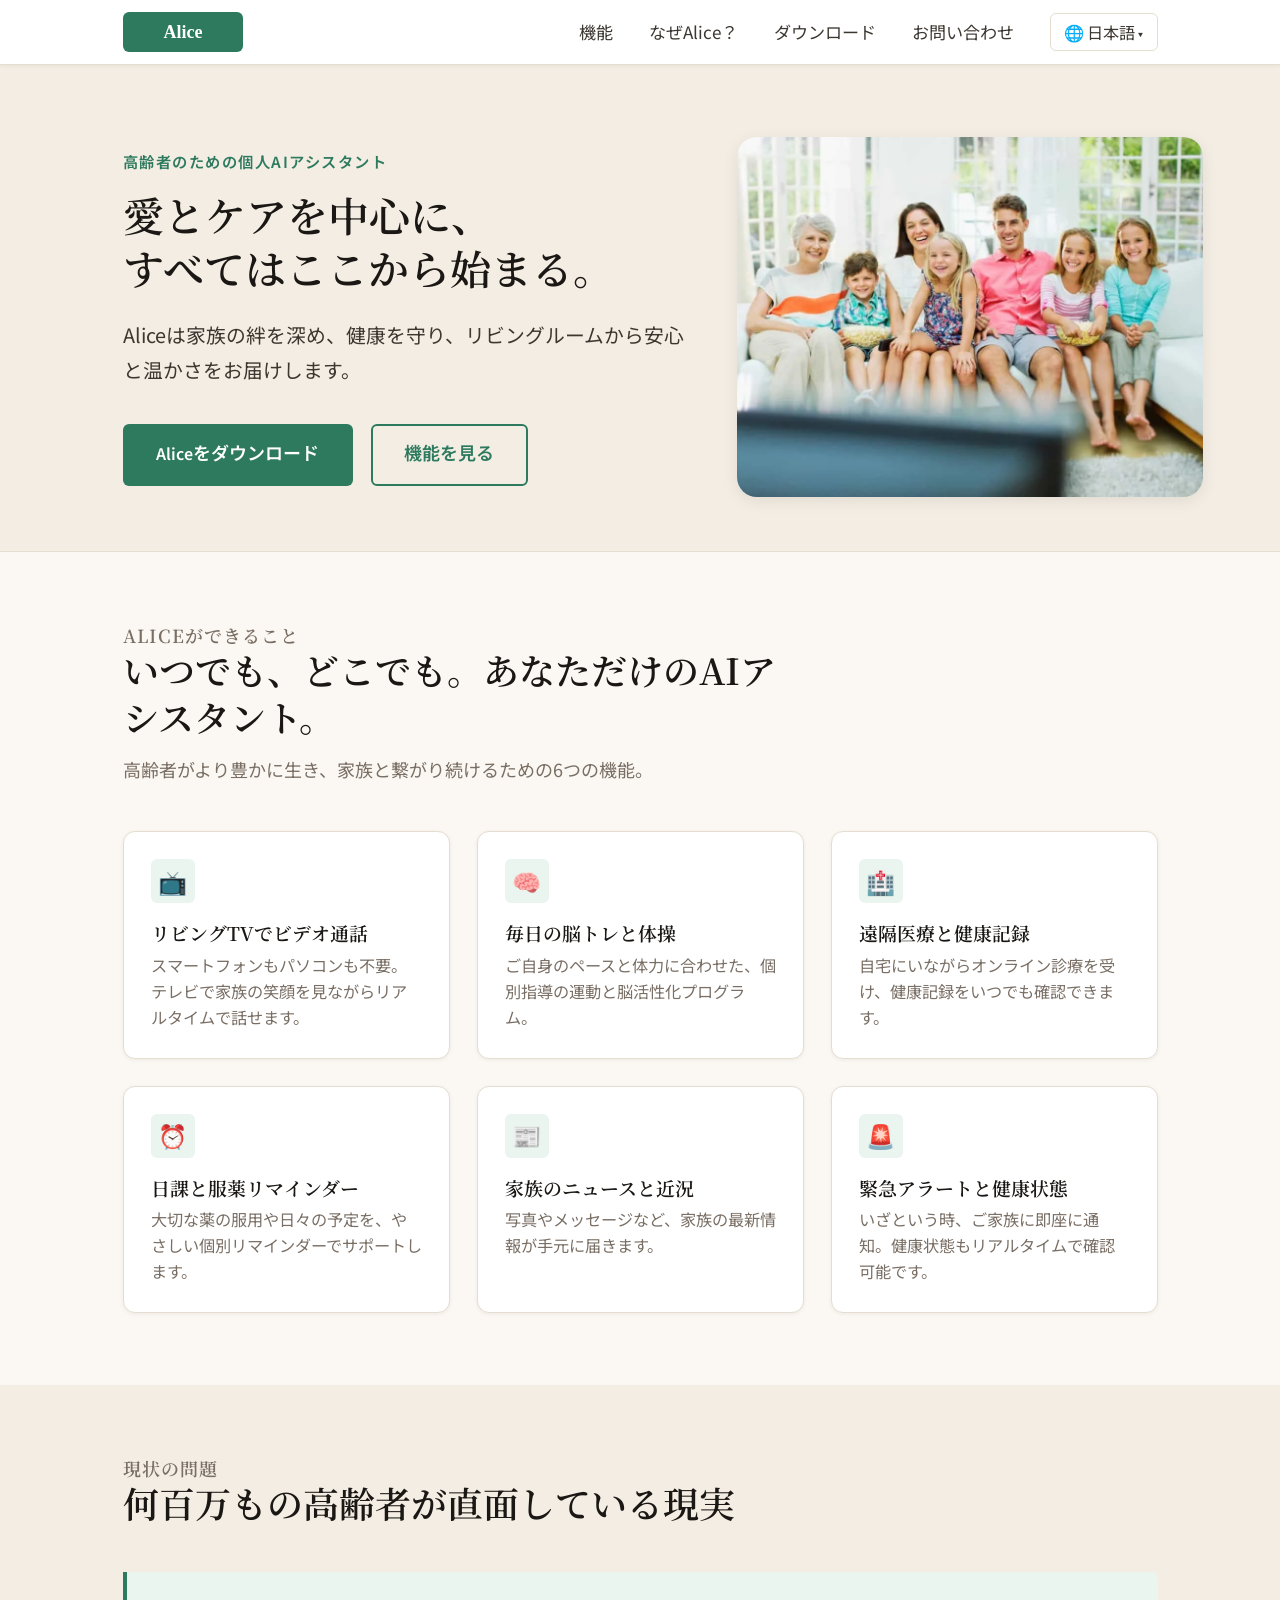
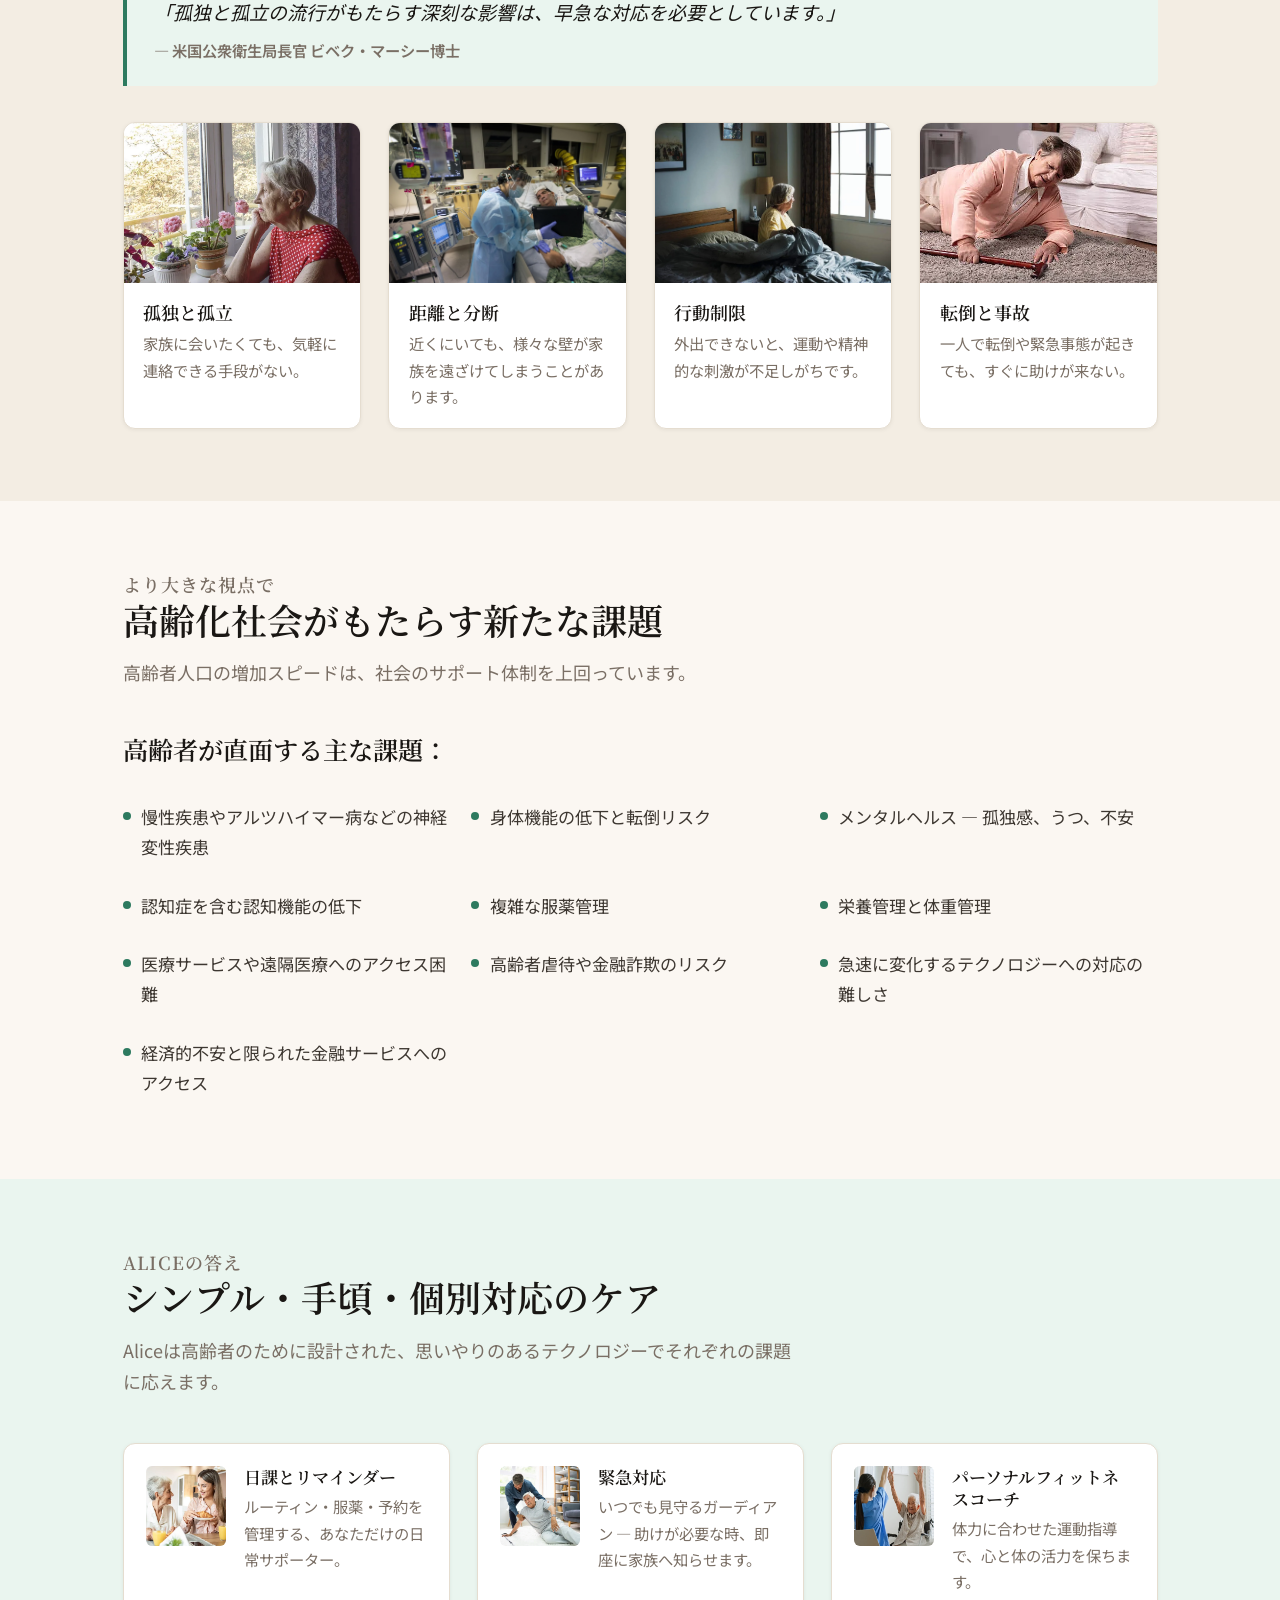
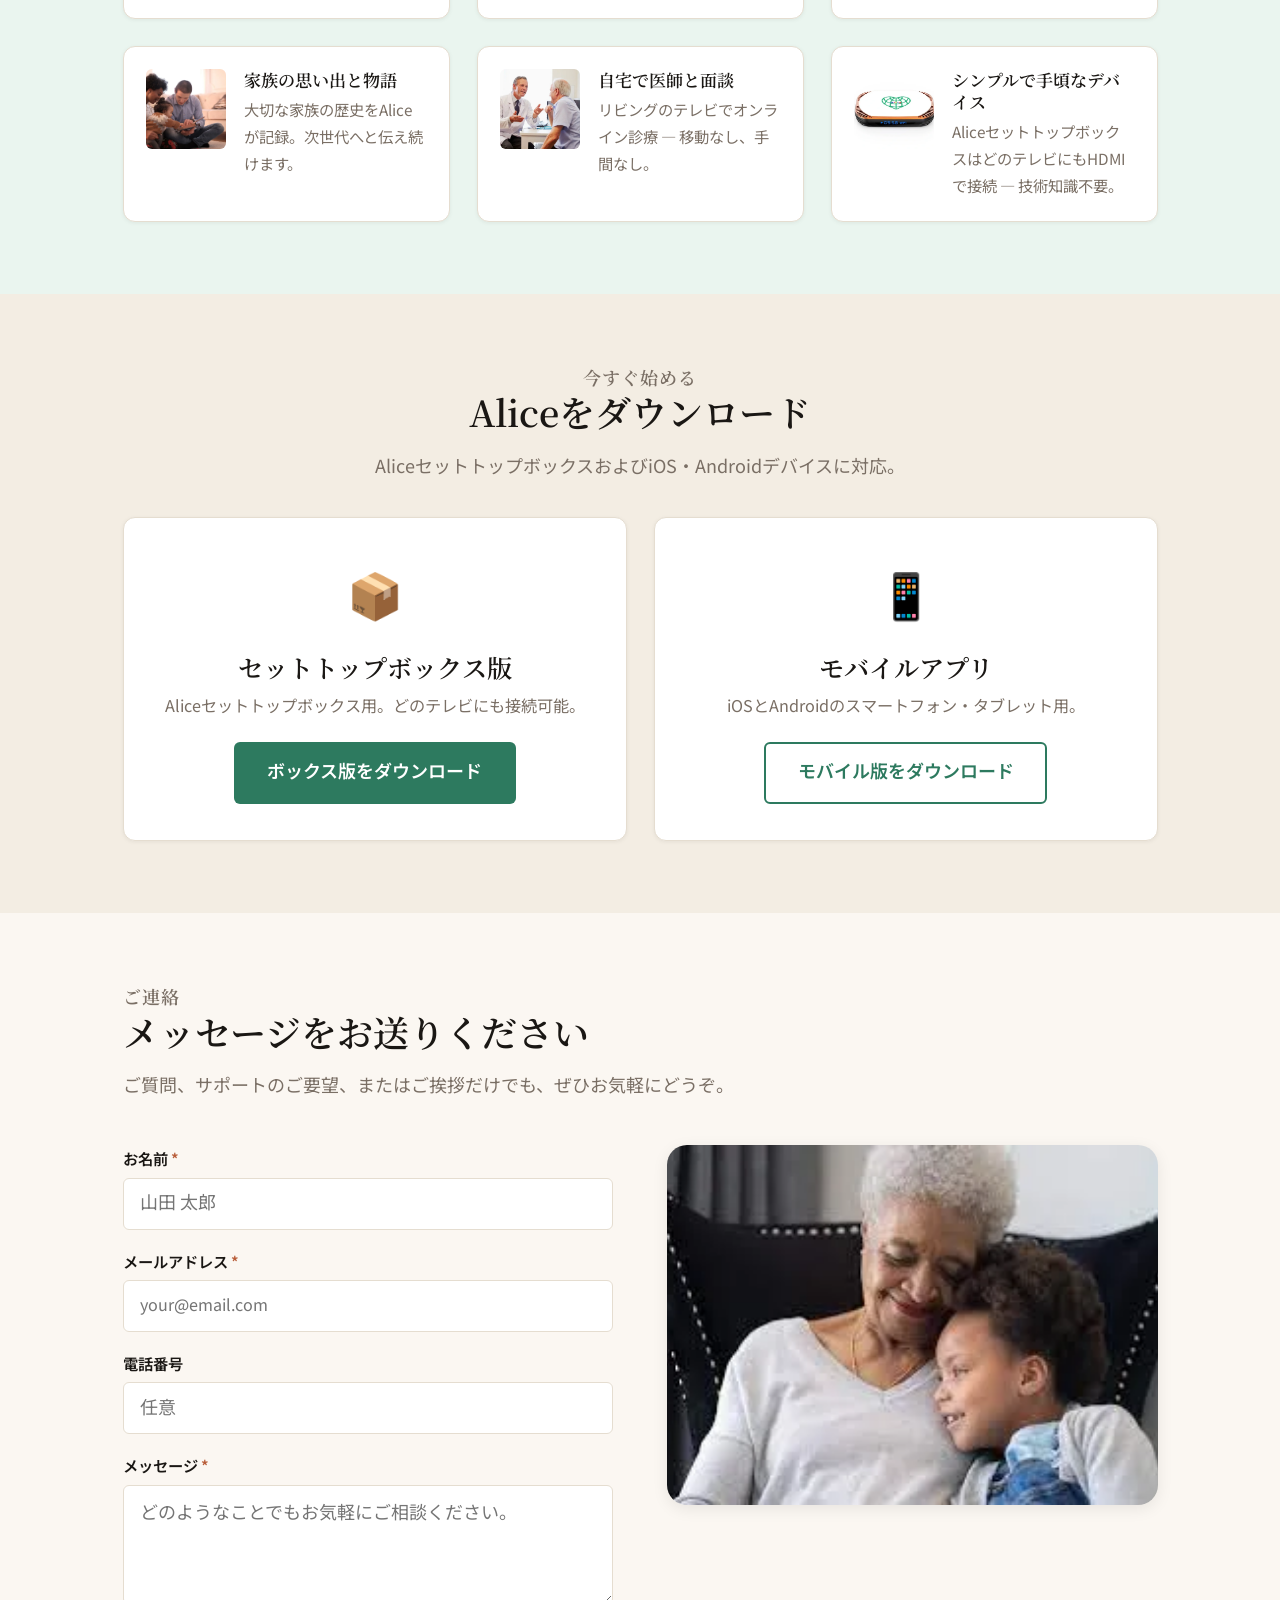
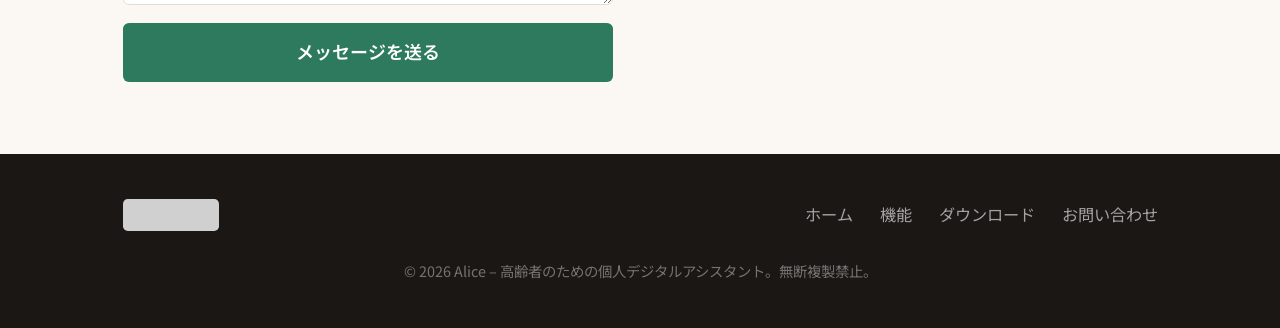
==== commit b8e11187: "Localize remaining external images and fix logo reference - Download 6 images from alicehometech.com" ====
--- a/ja/index.html
+++ b/ja/index.html
@@ -19,7 +19,7 @@
 <nav class="nav">
   <div class="container nav__inner">
     <a href="index.html" class="nav__logo">
-      <img src="../assets/images/alice-logo.jpg" onerror="this.src='../assets/images/alice-logo.svg'" alt="Alice ロゴ">
+      <img src="../assets/images/alice-logo.svg" alt="Alice ロゴ">
       <span class="nav__logo-text">Alice</span>
     </a>
     <button class="nav__hamburger" aria-label="メニューを開く">
@@ -190,42 +190,42 @@
     </div>
     <div class="solution-grid">
       <div class="solution-item">
-        <img src="https://alicehometech.com/image/larryPicture/caregiver-assisting-with-seniors-daily-routine.webp" alt="日課サポート">
+        <img src="../assets/images/caregiver-daily-routine.webp" alt="日課サポート">
         <div class="solution-item__text">
           <h3>日課とリマインダー</h3>
           <p>ルーティン・服薬・予約を管理する、あなただけの日常サポーター。</p>
         </div>
       </div>
       <div class="solution-item">
-        <img src="https://alicehometech.com/image/larryPicture/fall helper.webp" alt="緊急対応">
+        <img src="../assets/images/fall-helper.webp" alt="緊急対応">
         <div class="solution-item__text">
           <h3>緊急対応</h3>
           <p>いつでも見守るガーディアン — 助けが必要な時、即座に家族へ知らせます。</p>
         </div>
       </div>
       <div class="solution-item">
-        <img src="https://alicehometech.com/image/larryPicture/personal trainer.webp" alt="フィットネスコーチ">
+        <img src="../assets/images/personal-trainer.webp" alt="フィットネスコーチ">
         <div class="solution-item__text">
           <h3>パーソナルフィットネスコーチ</h3>
           <p>体力に合わせた運動指導で、心と体の活力を保ちます。</p>
         </div>
       </div>
       <div class="solution-item">
-        <img src="https://alicehometech.com/image/larryPicture/family story time on tv.webp" alt="家族の思い出">
+        <img src="../assets/images/family-story-time.webp" alt="家族の思い出">
         <div class="solution-item__text">
           <h3>家族の思い出と物語</h3>
           <p>大切な家族の歴史をAliceが記録。次世代へと伝え続けます。</p>
         </div>
       </div>
       <div class="solution-item">
-        <img src="https://alicehometech.com/image/larryPicture/doctor visit in your TV.webp" alt="自宅で診察">
+        <img src="../assets/images/doctor-visit-tv.webp" alt="自宅で診察">
         <div class="solution-item__text">
           <h3>自宅で医師と面談</h3>
           <p>リビングのテレビでオンライン診療 — 移動なし、手間なし。</p>
         </div>
       </div>
       <div class="solution-item">
-        <img src="https://alicehometech.com/image/larryPicture/Alice box.webp" alt="Aliceデバイス">
+        <img src="../assets/images/alice-box.webp" alt="Aliceデバイス">
         <div class="solution-item__text">
           <h3>シンプルで手頃なデバイス</h3>
           <p>AliceセットトップボックスはどのテレビにもHDMIで接続 — 技術知識不要。</p>
@@ -303,7 +303,7 @@
 <footer class="footer">
   <div class="container footer__inner">
     <div class="footer__logo">
-      <img src="../assets/images/alice-logo.jpg" onerror="this.src='../assets/images/alice-logo.svg'" alt="Alice">
+      <img src="../assets/images/alice-logo.svg" alt="Alice">
       <span class="footer__logo-text">Alice</span>
     </div>
     <nav class="footer__nav">
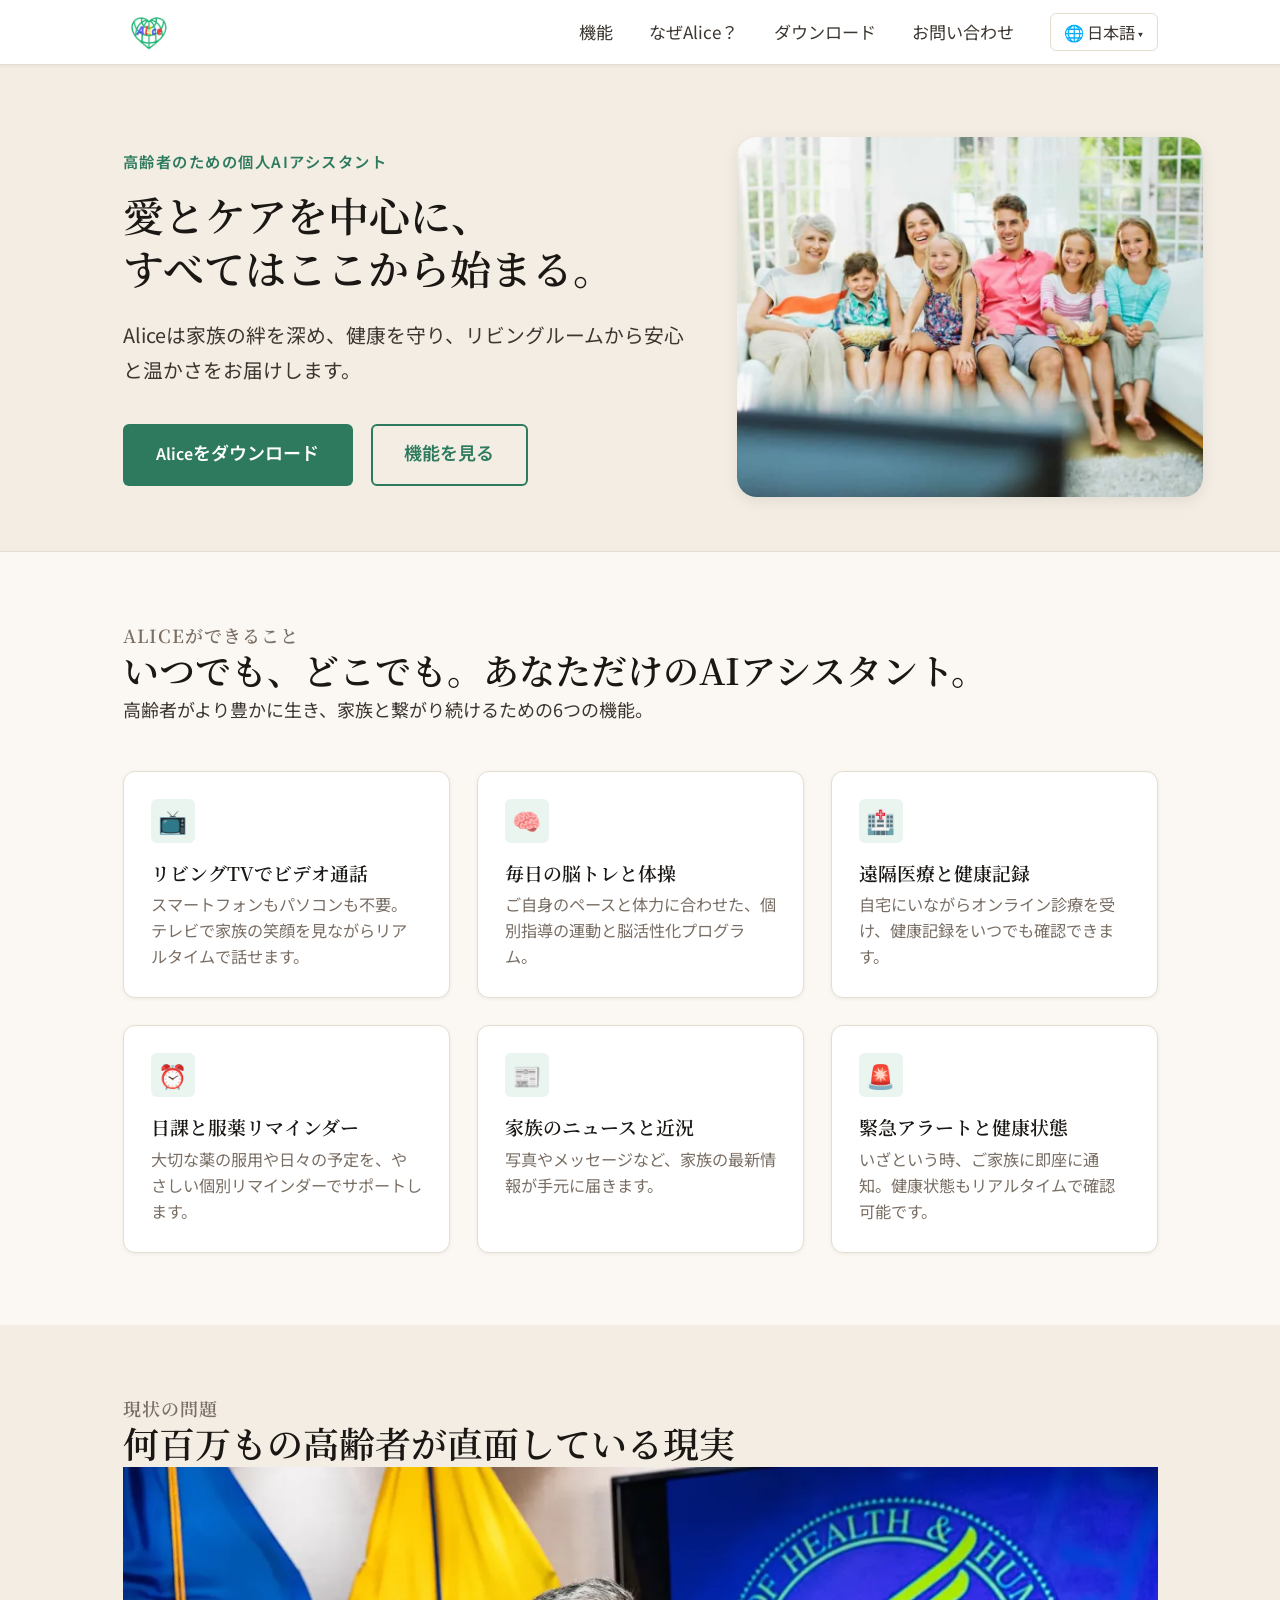
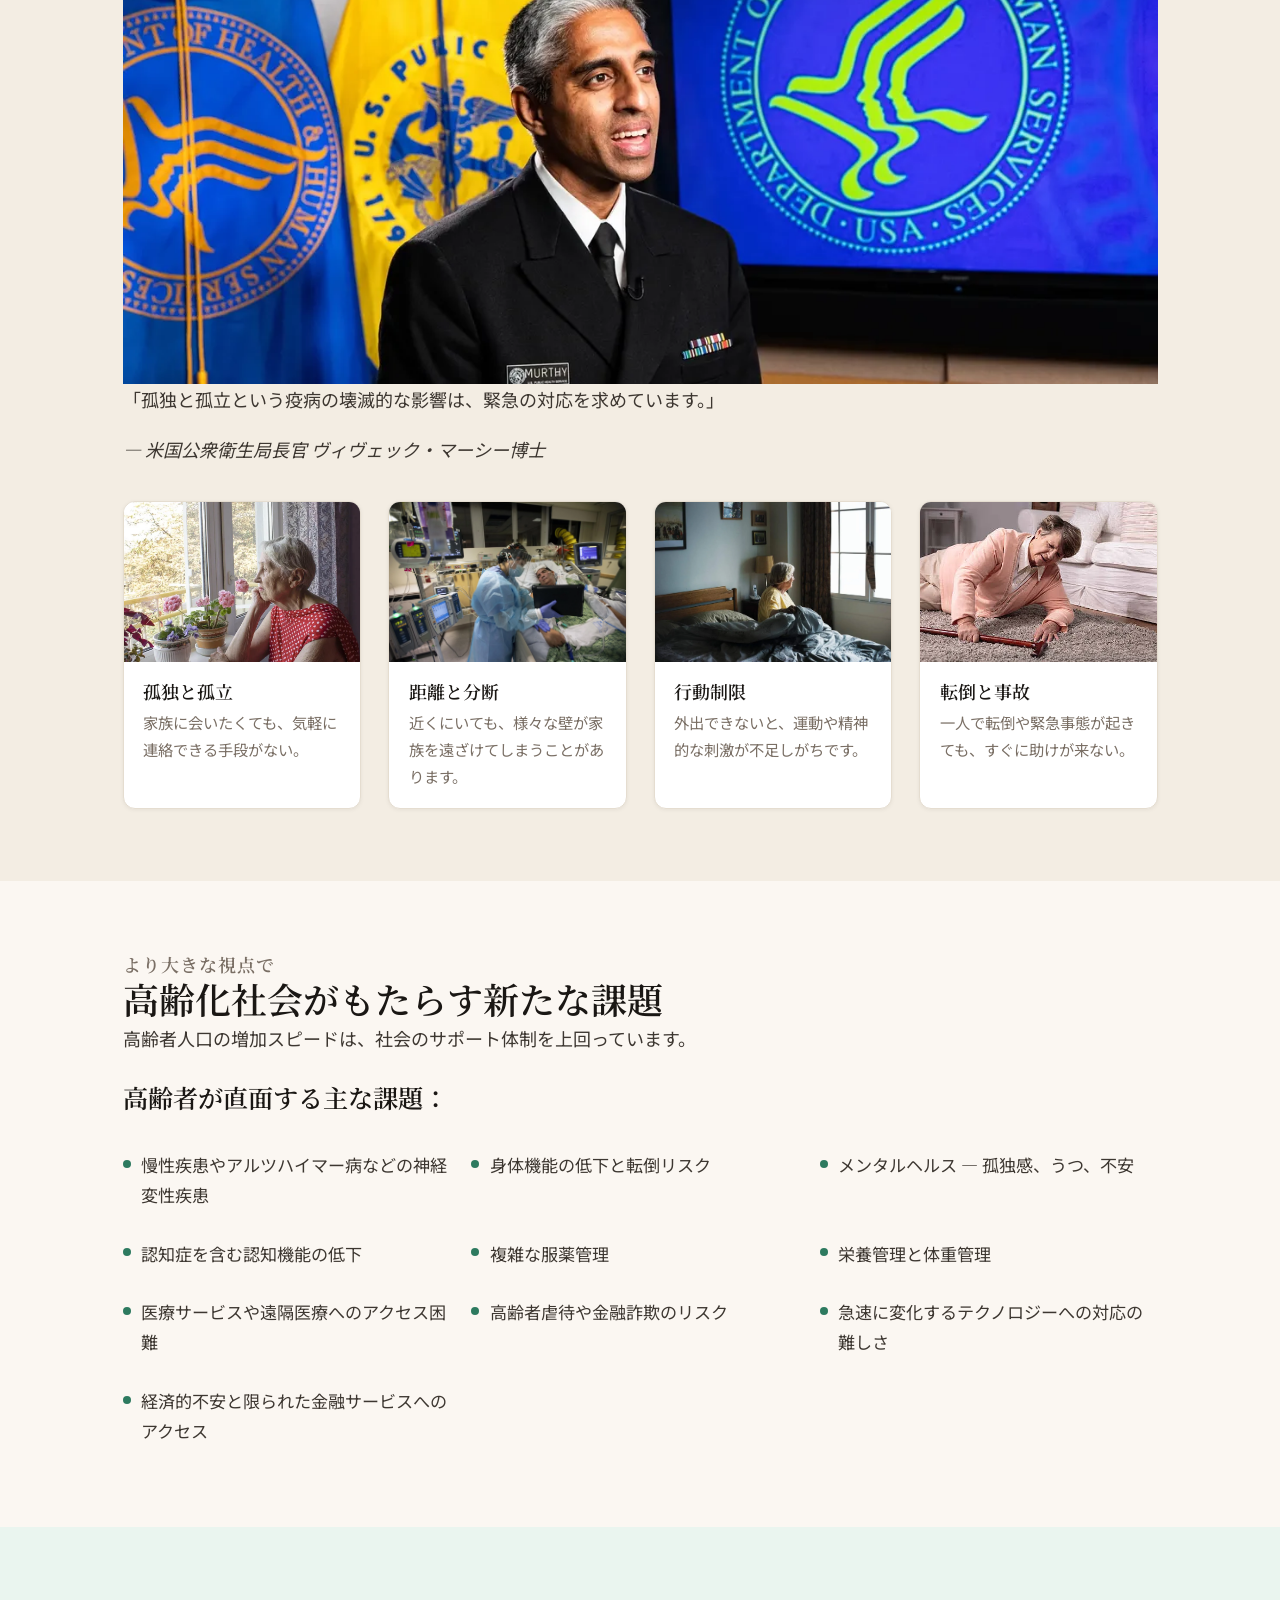
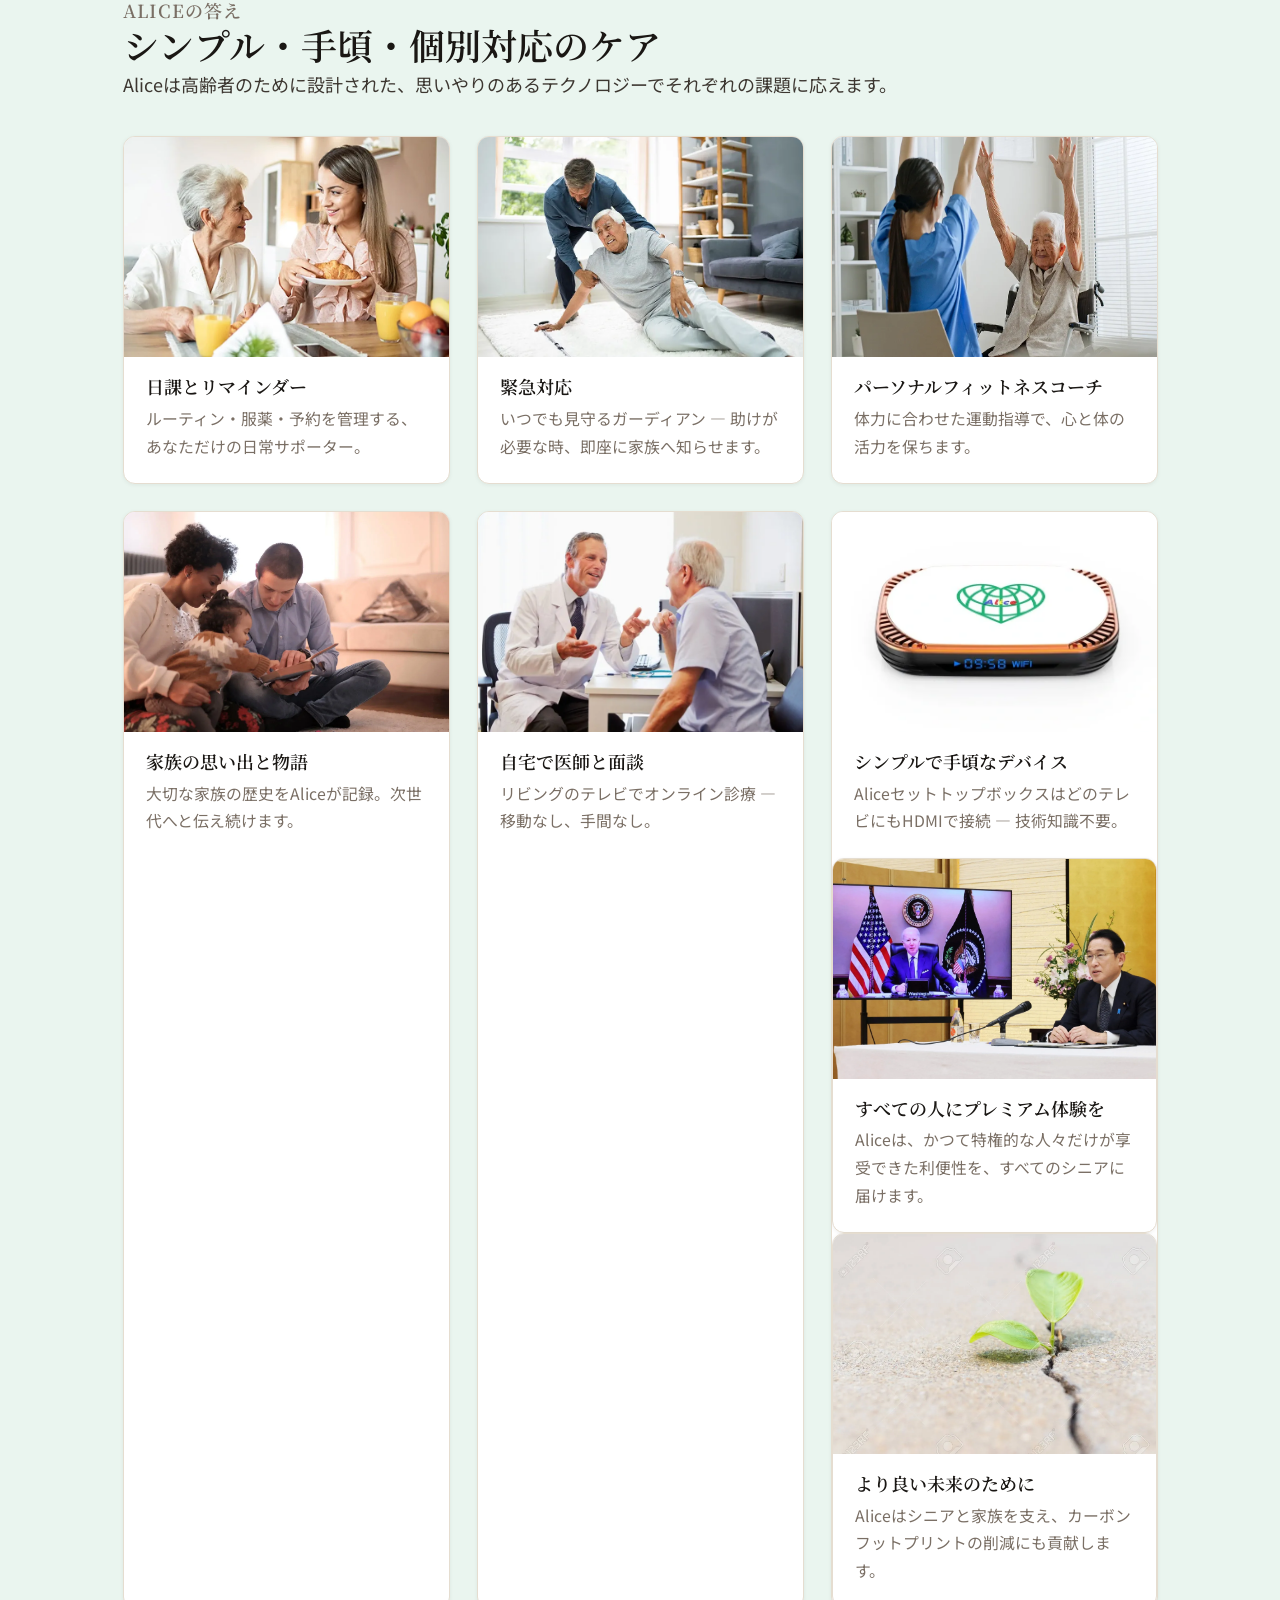
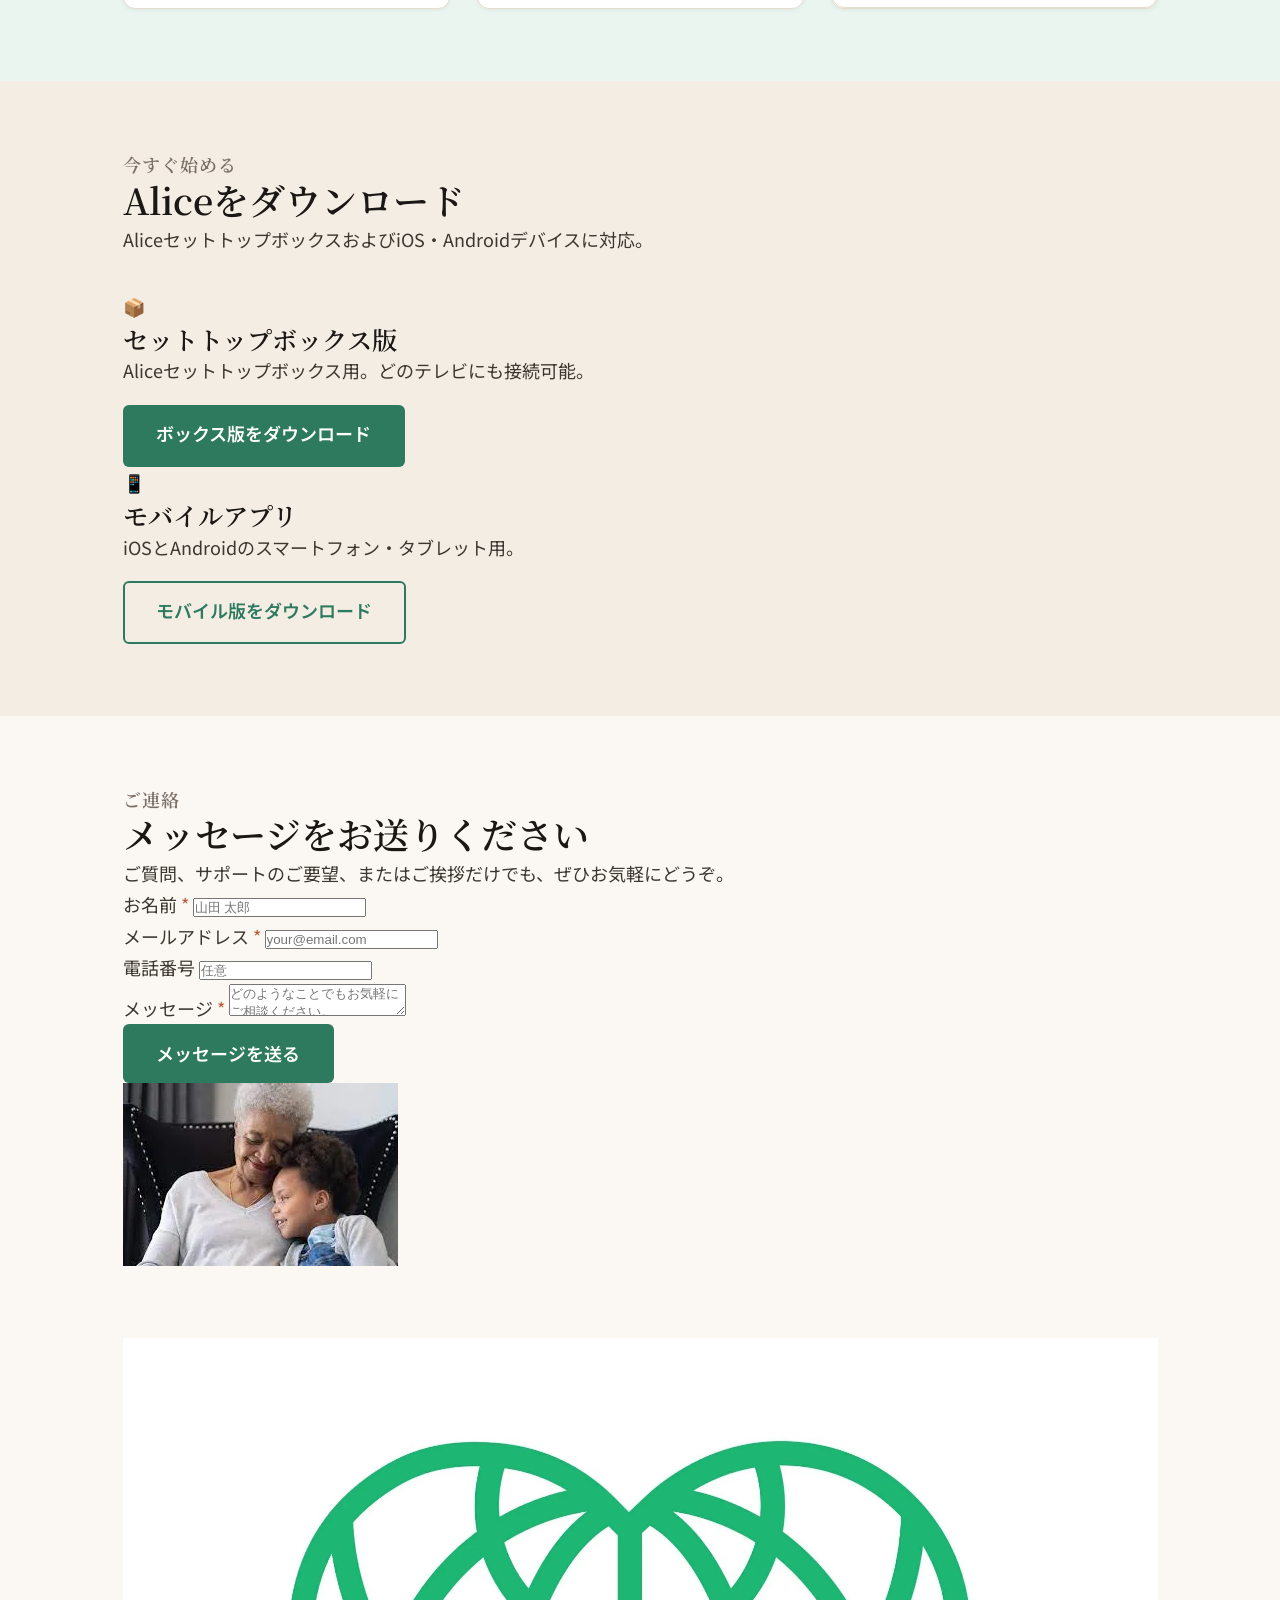
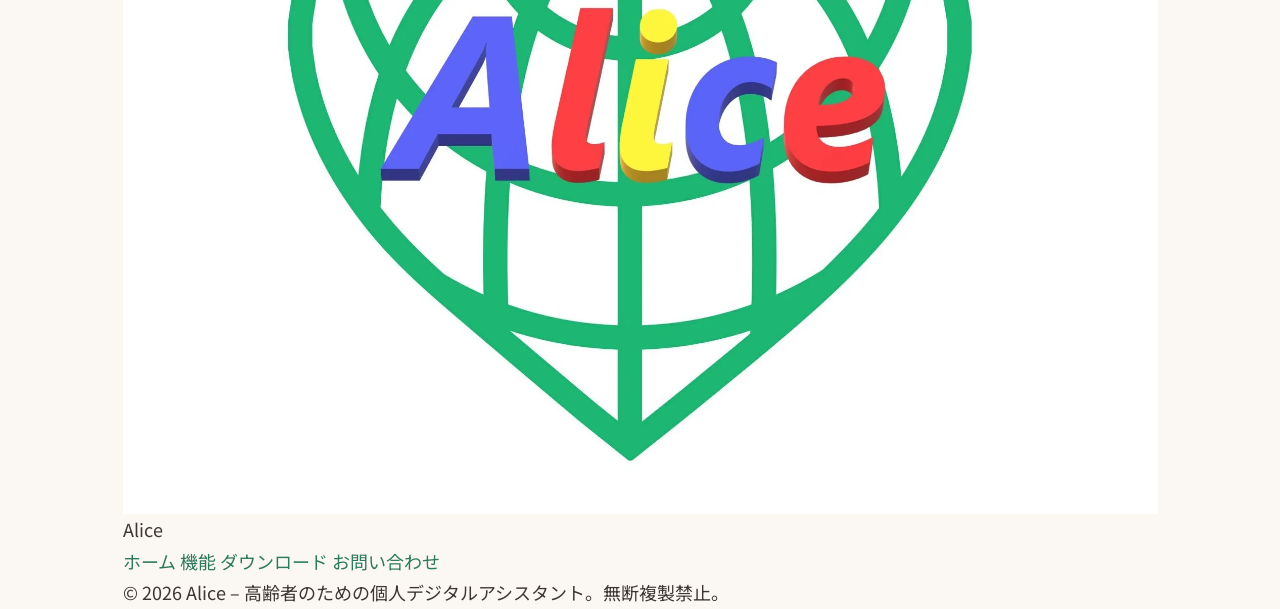
==== commit f048b96e: "Add missing images, fix solution grid layout, and improve UI - Download 5 new images: alice-logo-col" ====
--- a/ja/index.html
+++ b/ja/index.html
@@ -19,7 +19,7 @@
 <nav class="nav">
   <div class="container nav__inner">
     <a href="index.html" class="nav__logo">
-      <img src="../assets/images/alice-logo.svg" alt="Alice ロゴ">
+      <img src="../assets/images/alice-logo-color.webp" alt="Alice ロゴ">
       <span class="nav__logo-text">Alice</span>
     </a>
     <button class="nav__hamburger" aria-label="メニューを開く">
@@ -113,9 +113,12 @@
       <h4>現状の問題</h4>
       <h2>何百万もの高齢者が直面している現実</h2>
     </div>
-    <div class="callout">
-      <p>「孤独と孤立の流行がもたらす深刻な影響は、早急な対応を必要としています。」</p>
-      <cite>— 米国公衆衛生局長官 ビベク・マーシー博士</cite>
+    <div class="surgeon-callout">
+      <img src="../assets/images/surgeon-general.webp" alt="米国公衆衛生局長官 ヴィヴェック・マーシー博士">
+      <blockquote>
+        <p>「孤独と孤立という疫病の壊滅的な影響は、緊急の対応を求めています。」</p>
+        <cite>— 米国公衆衛生局長官 ヴィヴェック・マーシー博士</cite>
+      </blockquote>
     </div>
     <div class="problem-grid">
       <div class="problem-card">
@@ -230,7 +233,22 @@
           <h3>シンプルで手頃なデバイス</h3>
           <p>AliceセットトップボックスはどのテレビにもHDMIで接続 — 技術知識不要。</p>
         </div>
-      </div>
+      
+      <div class="solution-item">
+        <img src="../assets/images/president-tv.webp" alt="テレビで大統領並みの体験">
+        <div class="solution-item__text">
+          <h3>すべての人にプレミアム体験を</h3>
+          <p>Aliceは、かつて特権的な人々だけが享受できた利便性を、すべてのシニアに届けます。</p>
+        </div>
+      </div>
+      <div class="solution-item">
+        <img src="../assets/images/hope.webp" alt="希望と持続可能性">
+        <div class="solution-item__text">
+          <h3>より良い未来のために</h3>
+          <p>Aliceはシニアと家族を支え、カーボンフットプリントの削減にも貢献します。</p>
+        </div>
+      </div>
+    </div>
     </div>
   </div>
 </section>
@@ -303,7 +321,7 @@
 <footer class="footer">
   <div class="container footer__inner">
     <div class="footer__logo">
-      <img src="../assets/images/alice-logo.svg" alt="Alice">
+      <img src="../assets/images/alice-logo-color.webp" alt="Alice">
       <span class="footer__logo-text">Alice</span>
     </div>
     <nav class="footer__nav">
--- a/css/style.css
+++ b/css/style.css
@@ -402,36 +402,42 @@
    ============================================= */
 .solution-grid {
   display: grid;
-  grid-template-columns: repeat(auto-fit, minmax(300px, 1fr));
+  grid-template-columns: repeat(3, 1fr);
   gap: var(--gap);
   margin-top: 2rem;
 }
 .solution-item {
   display: flex;
-  gap: 1rem;
-  align-items: flex-start;
-  padding: 1.25rem;
+  flex-direction: column;
   background: var(--white);
   border: 1px solid var(--warm-border);
   border-radius: var(--radius-md);
   box-shadow: var(--shadow-sm);
+  overflow: hidden;
 }
 .solution-item img {
-  width: 80px;
-  height: 80px;
+  width: 100%;
+  height: 220px;
   object-fit: cover;
-  border-radius: var(--radius-sm);
   flex-shrink: 0;
 }
+.solution-item__text {
+  padding: 1rem 1.25rem 1.25rem;
+}
 .solution-item__text h3 {
-  font-size: 0.95rem;
-  margin-bottom: 0.25rem;
+  font-size: 1rem;
+  margin-bottom: 0.35rem;
 }
 .solution-item__text p {
-  font-size: 0.85rem;
+  font-size: 0.88rem;
   color: var(--text-muted);
   margin: 0;
 }
+@media (max-width: 720px) {
+  .solution-grid { grid-template-columns: repeat(2, 1fr); }
+}
+@media (max-width: 480px) {
+  .solution-grid { grid-template-columns: 1fr; }
 
 /* =============================================
    DOWNLOAD SECTION
@@ -600,6 +606,42 @@
   color: var(--text-muted);
   font-style: normal;
   font-weight: 600;
+}
+
+/* Surgeon General callout with photo */
+.surgeon-callout {
+  display: grid;
+  grid-template-columns: 180px 1fr;
+  gap: 2rem;
+  align-items: center;
+  background: var(--accent-light);
+  border-left: 4px solid var(--accent);
+  border-radius: 0 var(--radius-md) var(--radius-md) 0;
+  padding: 1.5rem;
+  margin: 2rem 0;
+}
+.surgeon-callout img {
+  width: 180px;
+  height: 180px;
+  object-fit: cover;
+  border-radius: var(--radius-sm);
+}
+.surgeon-callout blockquote p {
+  color: var(--text-primary);
+  font-style: italic;
+  font-size: 1.1rem;
+  margin-bottom: 0.75rem;
+}
+.surgeon-callout cite {
+  display: block;
+  font-size: 0.88rem;
+  color: var(--text-muted);
+  font-style: normal;
+  font-weight: 600;
+}
+@media (max-width: 600px) {
+  .surgeon-callout { grid-template-columns: 1fr; }
+  .surgeon-callout img { width: 100%; height: 200px; }
 }
 
 /* =============================================
